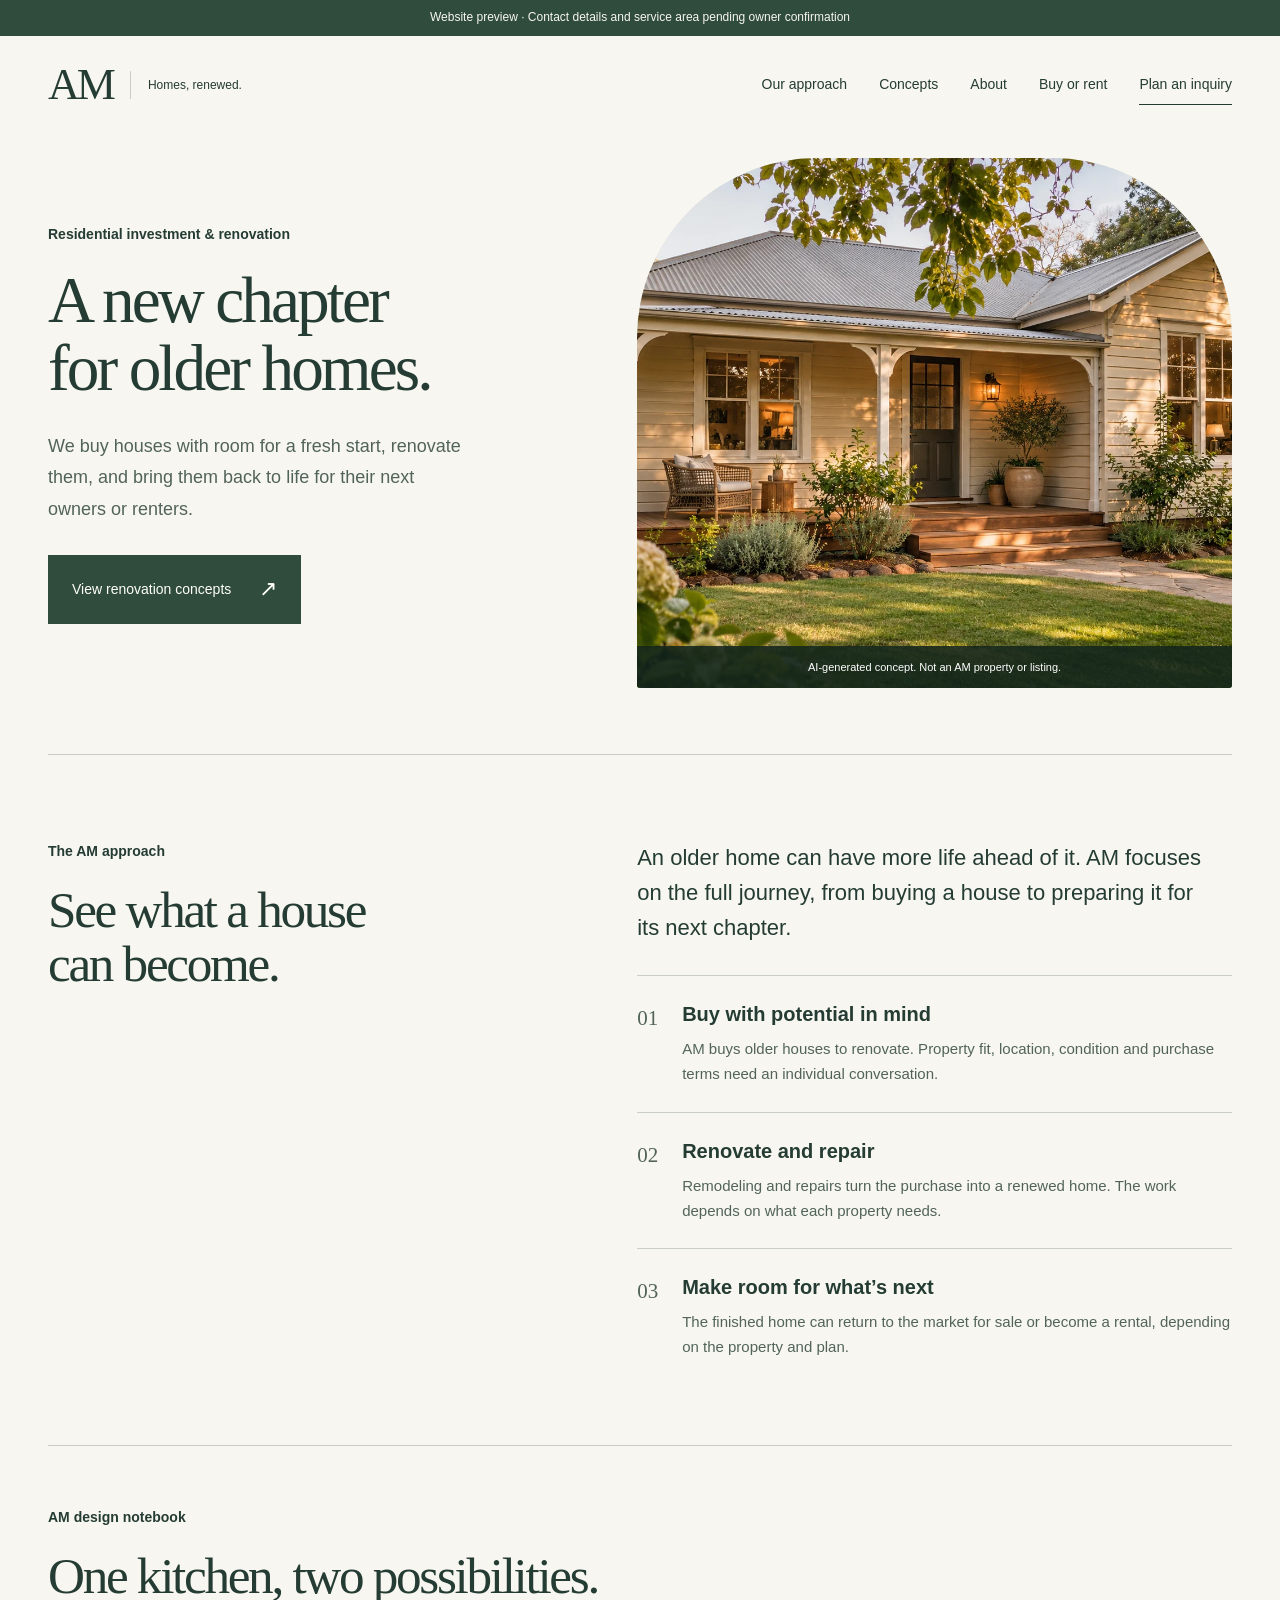
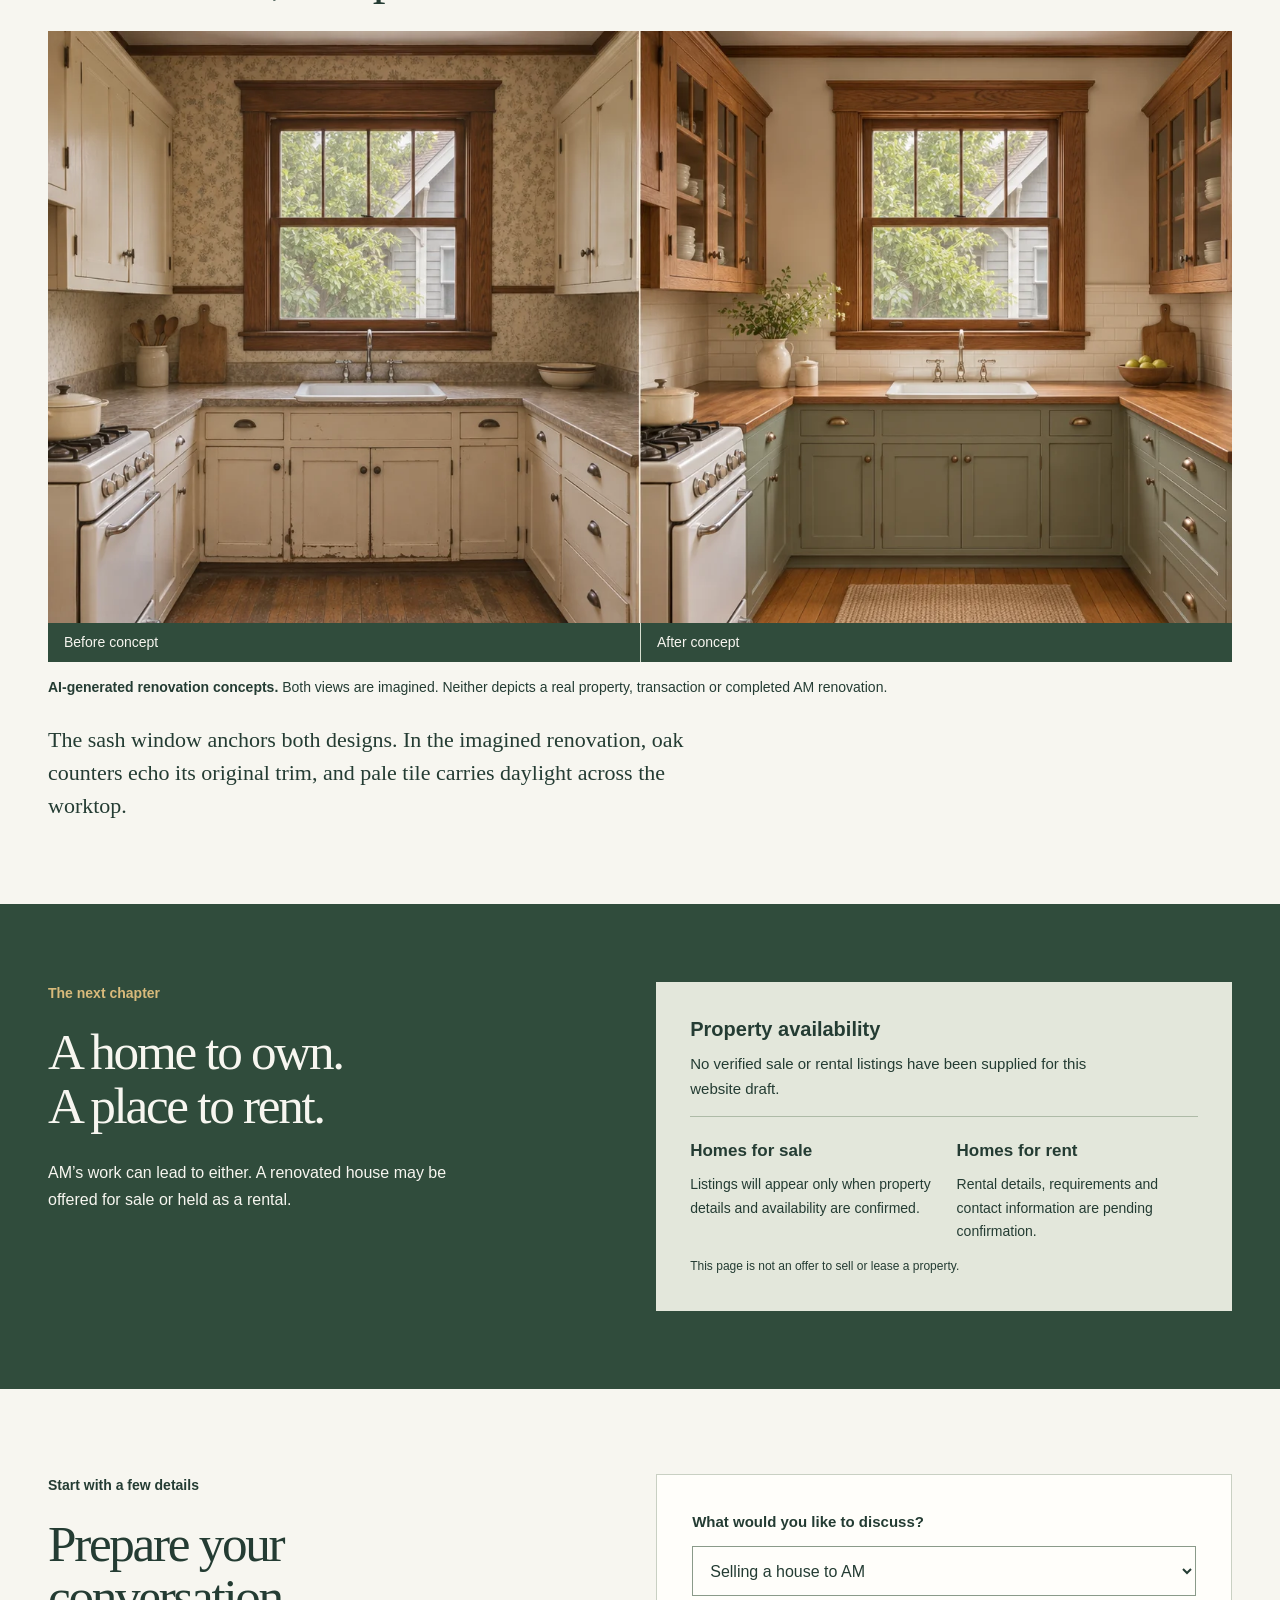
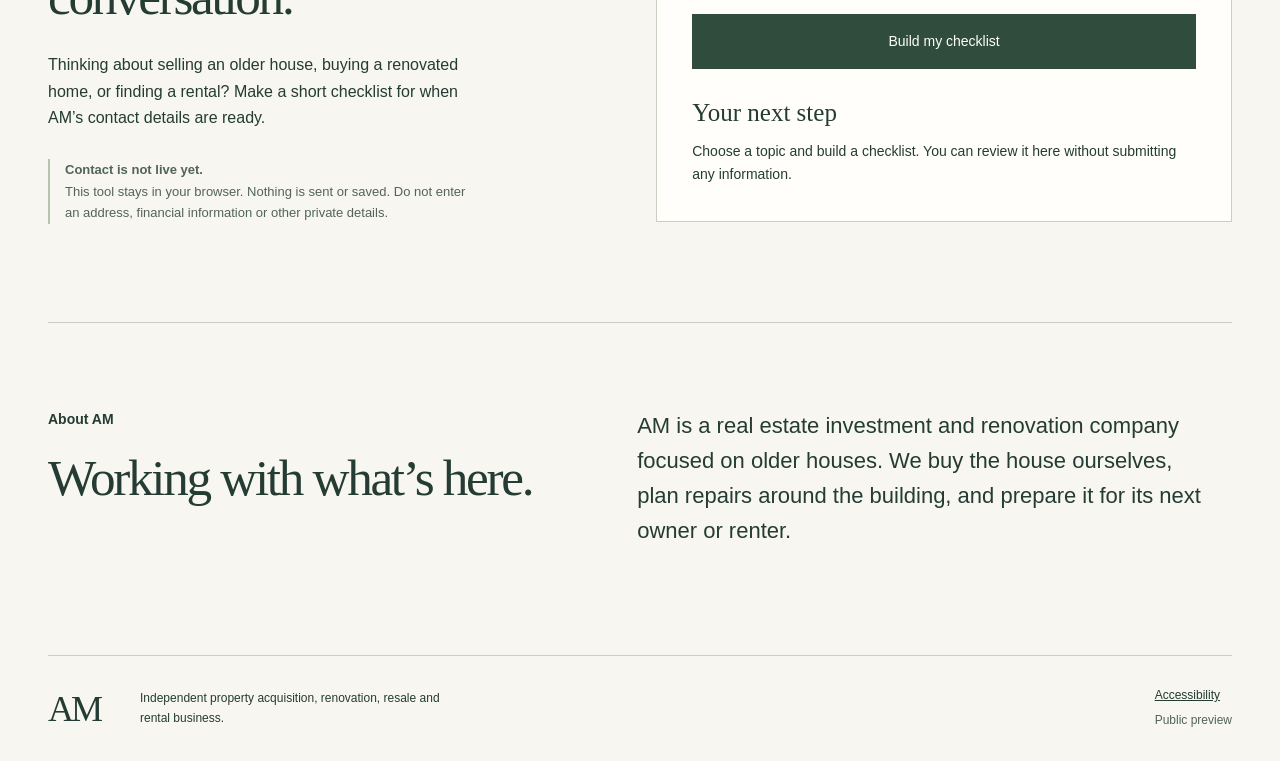
==== index.html @ b6316fa7 "Publish approved AM preview assets" ====
<!doctype html>
<html lang="en"><head><meta charset="utf-8"><meta name="viewport" content="width=device-width,initial-scale=1"><meta name="robots" content="noindex,nofollow"><meta name="description" content="AM buys older houses, renovates them, and brings them back to market for sale or rent. Public website preview."><title>AM | A new chapter for older homes</title><link rel="stylesheet" href="styles.css"><script src="app.js" defer></script></head>
<body><a class="skip" href="#main">Skip to content</a>
<div class="draft">Website preview · Contact details and service area pending owner confirmation</div>
<header class="wrap"><a class="brand" href="./" aria-label="AM home">AM<span>Homes, renewed.</span></a><nav aria-label="Main navigation"><a href="#approach">Our approach</a><a href="#gallery">Concepts</a><a href="#about">About</a><a href="#homes">Buy or rent</a><a class="nav-contact" href="#inquiry">Plan an inquiry</a></nav></header>
<main id="main">
<section class="hero wrap"><div class="hero-copy"><p class="intro">Residential investment &amp; renovation</p><h1>A new chapter<br>for older homes.</h1><p class="lead">We buy houses with room for a fresh start, renovate them, and bring them back to life for their next owners or renters.</p><a class="button" href="#gallery">View renovation concepts <span aria-hidden="true">↗</span></a></div><figure class="hero-image"><img src="assets/hero-concept.webp" width="1672" height="941" alt="AI concept of a renovated older home with a covered porch and garden"><figcaption>AI-generated concept. Not an AM property or listing.</figcaption></figure></section>
<section class="approach wrap" id="approach"><div class="section-heading"><p class="intro">The AM approach</p><h2>See what a house<br>can become.</h2></div><div class="approach-content"><p class="large-copy">An older home can have more life ahead of it. AM focuses on the full journey, from buying a house to preparing it for its next chapter.</p><ol class="steps"><li><span class="step-number">01</span><div><h3>Buy with potential in mind</h3><p>AM buys older houses to renovate. Property fit, location, condition and purchase terms need an individual conversation.</p></div></li><li><span class="step-number">02</span><div><h3>Renovate and repair</h3><p>Remodeling and repairs turn the purchase into a renewed home. The work depends on what each property needs.</p></div></li><li><span class="step-number">03</span><div><h3>Make room for what’s next</h3><p>The finished home can return to the market for sale or become a rental, depending on the property and plan.</p></div></li></ol></div></section>
<section class="wrap gallery" id="gallery" aria-labelledby="gallery-title">
  <p class="intro">AM design notebook</p>
  <h2 id="gallery-title">One kitchen, two possibilities.</h2>
  <figure class="kitchen-study">
    <img src="assets/kitchen-study.webp" width="1600" height="800" loading="lazy" alt="Side-by-side AI kitchen concepts. Both retain the sash window and sink. Worn cream cabinets and wallpaper on the left give way to oak, sage paint and ivory tile on the right.">
    <div class="study-labels" aria-hidden="true"><span>Before concept</span><span>After concept</span></div>
    <figcaption><strong>AI-generated renovation concepts.</strong> Both views are imagined. Neither depicts a real property, transaction or completed AM renovation.</figcaption>
  </figure>
  <p class="material-note">The sash window anchors both designs. In the imagined renovation, oak counters echo its original trim, and pale tile carries daylight across the worktop.</p>
</section>
<section class="homes" id="homes"><div class="wrap homes-inner"><div><p class="intro">The next chapter</p><h2>A home to own.<br>A place to rent.</h2><p>AM’s work can lead to either. A renovated house may be offered for sale or held as a rental.</p></div><div class="availability"><h3>Property availability</h3><p>No verified sale or rental listings have been supplied for this website draft.</p><div class="paths"><div><h4>Homes for sale</h4><p>Listings will appear only when property details and availability are confirmed.</p></div><div><h4>Homes for rent</h4><p>Rental details, requirements and contact information are pending confirmation.</p></div></div><p class="small">This page is not an offer to sell or lease a property.</p></div></div></section>
<section class="inquiry wrap" id="inquiry"><div><p class="intro">Start with a few details</p><h2>Prepare your<br>conversation.</h2><p>Thinking about selling an older house, buying a renovated home, or finding a rental? Make a short checklist for when AM’s contact details are ready.</p><p class="notice"><strong>Contact is not live yet.</strong><br>This tool stays in your browser. Nothing is sent or saved. Do not enter an address, financial information or other private details.</p></div><div class="planner"><label for="interest">What would you like to discuss?</label><select id="interest"><option value="sell">Selling a house to AM</option><option value="buy">Buying a renovated home</option><option value="rent">Renting a home</option></select><button class="button" id="prepare" type="button">Build my checklist</button><div id="checklist" class="checklist" role="status" aria-live="polite"><h3>Your next step</h3><p>Choose a topic and build a checklist. You can review it here without submitting any information.</p></div><noscript><p>JavaScript is off. Prepare your general location, preferred timing and questions for AM. Confirm contact details with the owner before sharing personal information.</p></noscript></div></section>
<section class="approach wrap" id="about"><div><p class="intro">About AM</p><h2>Working with what’s here.</h2></div><p class="large-copy">AM is a real estate investment and renovation company focused on older houses. We buy the house ourselves, plan repairs around the building, and prepare it for its next owner or renter.</p></section>
</main><footer class="wrap"><a class="brand" href="./">AM<span>Homes, renewed.</span></a><p>Independent property acquisition, renovation, resale and rental business.</p><div><a href="accessibility/">Accessibility</a><span class="footer-note">Public preview</span></div></footer></body></html>
---- styles.css ----
:root{--paper:#f7f6f0;--ink:#243c33;--green:#304c3c;--sage:#d8dfd0;--gold:#d8ba7b;--muted:#52645a;--line:#c9d0c3;--white:#fffefa}*{box-sizing:border-box}html{scroll-behavior:smooth;scroll-padding-top:24px}body{margin:0;background:var(--paper);color:var(--ink);font-family:Arial,Helvetica,sans-serif;line-height:1.65}a{color:inherit}button,select{font:inherit}a,button,select{-webkit-tap-highlight-color:transparent}:focus-visible{outline:3px solid #946b1d;outline-offset:5px}.skip{position:absolute;left:12px;top:-100px;background:var(--white);padding:12px;z-index:10}.skip:focus{top:8px}.wrap{width:min(1280px,calc(100% - 96px));margin-inline:auto}.draft{padding:8px 20px;text-align:center;font-size:12px;background:var(--green);color:var(--paper)}header{display:flex;align-items:center;justify-content:space-between;padding-block:27px}.brand{display:flex;align-items:center;gap:17px;font-family:Georgia,serif;font-size:44px;letter-spacing:-3px;text-decoration:none;line-height:1}.brand span{font-family:Arial,sans-serif;font-size:12px;letter-spacing:0;border-left:1px solid var(--line);padding:8px 0 8px 17px}nav{display:flex;gap:32px;align-items:center;font-size:14px}nav a{text-decoration:none}nav a:hover{text-decoration:underline;text-underline-offset:5px}.nav-contact{border-bottom:1px solid var(--ink);padding:8px 0}.hero{position:relative;display:grid;grid-template-columns:1fr 1.06fr;min-height:620px;padding-block:24px 65px;gap:28px;align-items:center}.hero-copy{padding:35px 0;z-index:1}.intro{font-size:14px;margin:0 0 20px;font-weight:600}h1,h2,h3,h4,p{margin-top:0}h1,h2{font-family:Georgia,'Times New Roman',serif;font-weight:400;letter-spacing:-.045em;line-height:1.05}h1{font-size:clamp(50px,5.1vw,76px);margin-bottom:28px}h2{font-size:clamp(40px,4vw,58px);margin-bottom:28px}h3{font-size:20px;line-height:1.3;margin-bottom:10px}h4{font-size:17px;margin-bottom:8px}.lead{font-size:18px;max-width:420px;line-height:1.75;color:var(--muted);margin-bottom:30px}.button{display:inline-flex;align-items:center;justify-content:space-between;gap:28px;background:var(--green);color:var(--white);border:1px solid var(--green);padding:15px 23px;text-decoration:none;font-size:14px;cursor:pointer;min-height:50px}.button:hover{background:#1f382a}.button span{font-size:22px}.quiet{font-size:12px;margin:20px 0 0;color:var(--muted)}.hero-image{margin:0;height:530px;position:relative;border-radius:180px 180px 3px 3px;overflow:hidden;background:var(--sage)}.hero-image img{width:100%;height:100%;object-fit:cover;object-position:51% center}.hero-image figcaption{position:absolute;bottom:0;left:0;right:0;padding:12px 16px;background:rgba(20,38,28,.88);color:white;font-size:11px;text-align:center}.approach{border-top:1px solid var(--line);padding-block:85px;display:grid;grid-template-columns:1fr 1.06fr;gap:28px}.large-copy{font-size:22px;line-height:1.6;max-width:580px}.steps{list-style:none;margin:30px 0 0;padding:0}.steps li{display:flex;gap:24px;padding:25px 0;border-top:1px solid var(--line)}.steps li:last-child{padding-bottom:0}.steps p{font-size:15px;color:var(--muted);margin:0}.step-number{font-family:Georgia,serif;font-size:21px;color:var(--muted)}.homes{background:var(--green);color:var(--paper);padding-block:78px}.homes-inner{display:grid;grid-template-columns:1fr 1.06fr;gap:65px}.homes-inner>div>p{max-width:400px}.homes .intro{color:var(--gold)}.availability{background:#e3e7db;color:var(--ink);padding:34px}.availability>p{font-size:15px}.paths{border-top:1px solid #aebba7;padding-top:20px;display:grid;grid-template-columns:1fr 1fr;gap:25px}.paths p{font-size:14px}.small{font-size:12px!important;margin-bottom:0}.inquiry{padding-block:85px;display:grid;grid-template-columns:1fr 1.06fr;gap:65px}.inquiry>div>p{max-width:430px}.notice{font-size:13px;color:var(--muted);padding-left:15px;border-left:2px solid #b6c3af;margin-top:28px}.planner{padding:35px;border:1px solid var(--line);align-self:start;background:var(--white)}label{display:block;font-size:15px;font-weight:bold;margin-bottom:12px}select{width:100%;padding:13px;background:var(--white);color:var(--ink);border:1px solid #8a9a89;border-radius:0;margin-bottom:18px;min-height:50px}.planner .button{width:100%;justify-content:center}.checklist{margin-top:28px;font-size:14px}.checklist h3{font-family:Georgia,serif;font-size:25px;font-weight:400}.checklist p:last-child{margin-bottom:0}.checklist ul{padding-left:20px}.checklist li{margin-bottom:8px}footer{border-top:1px solid var(--line);padding-block:30px;display:flex;align-items:center;gap:40px}footer .brand{font-size:36px}footer .brand span{display:none}footer p{font-size:12px;max-width:330px;margin:0}footer>div{margin-left:auto;font-size:12px}.footer-note{display:block;color:var(--muted);margin-top:5px}.statement{max-width:760px;padding-block:50px 100px}.statement h1{font-size:56px}.statement h2{font-size:30px;letter-spacing:-.02em;margin-top:35px}@media(max-width:900px){.wrap{width:calc(100% - 48px)}nav{gap:20px}.brand span{display:none}.hero{gap:20px;min-height:540px}.hero-image{height:460px}h1{font-size:56px}.approach,.homes-inner,.inquiry{gap:35px}.paths{grid-template-columns:1fr;gap:8px}}@media(max-width:640px){.wrap{width:calc(100% - 36px)}.draft{font-size:10px;padding:7px 16px}header{padding-block:20px}.brand{font-size:38px}nav{gap:16px;font-size:12px}nav a:first-child{display:none}.hero{grid-template-columns:1fr;padding-top:0;padding-bottom:45px;gap:0}.hero-copy{padding:25px 0 30px}h1{font-size:54px}.intro{margin-bottom:16px}.lead{font-size:16px;max-width:100%;margin-bottom:24px}.hero-image{height:340px;border-radius:130px 130px 3px 3px}.hero-image img{object-position:center}.hero-image figcaption{font-size:10px}.quiet{margin-top:15px}.approach,.homes-inner,.inquiry{grid-template-columns:1fr;gap:15px}.approach,.inquiry{padding-block:50px}.large-copy{font-size:19px}.steps{margin-top:22px}h2{font-size:43px}.homes{padding-block:50px}.availability{padding:25px}.paths{grid-template-columns:1fr 1fr;gap:18px}.planner{padding:24px}footer{gap:20px;flex-wrap:wrap}footer p{max-width:230px}footer>div{margin-left:0;width:100%}.statement h1{font-size:43px}}@media(prefers-reduced-motion:reduce){html{scroll-behavior:auto}}
.gallery{padding-block:60px;border-top:1px solid var(--line)}.gallery>p{max-width:640px}.studies{display:grid;grid-template-columns:1fr 1fr;gap:32px}.studies figure{margin:18px 0}.studies svg{display:block;width:100%;background-color:#e9ede1;background-image:linear-gradient(#cfd9ca 1px,transparent 1px),linear-gradient(90deg,#cfd9ca 1px,transparent 1px);background-size:20px 20px;fill:none;stroke:#365542;stroke-width:2.5}.studies figcaption{padding:18px 0}.studies small{display:block;color:var(--muted);margin-bottom:8px}.studies p{max-width:46ch}@media(max-width:640px){header{align-items:flex-start;gap:16px}nav{justify-content:flex-end;flex-wrap:wrap;gap:2px 14px}nav a,nav .nav-contact{padding:5px 0}nav a:first-child{display:block}.studies{grid-template-columns:1fr;gap:0}}

.kitchen-study { margin: 28px 0 0; }
.kitchen-study img { display: block; width: 100%; height: auto; }
.study-labels { display: grid; grid-template-columns: repeat(2, 1fr); background: var(--green); color: var(--paper); }
.study-labels span { padding: 8px 16px; font-size: 14px; }
.study-labels span + span { border-left: 1px solid var(--sage); }
.kitchen-study figcaption { margin-top: 14px; font-size: 14px; }
.material-note { font: 22px/1.5 Georgia, serif; margin-top: 24px; }
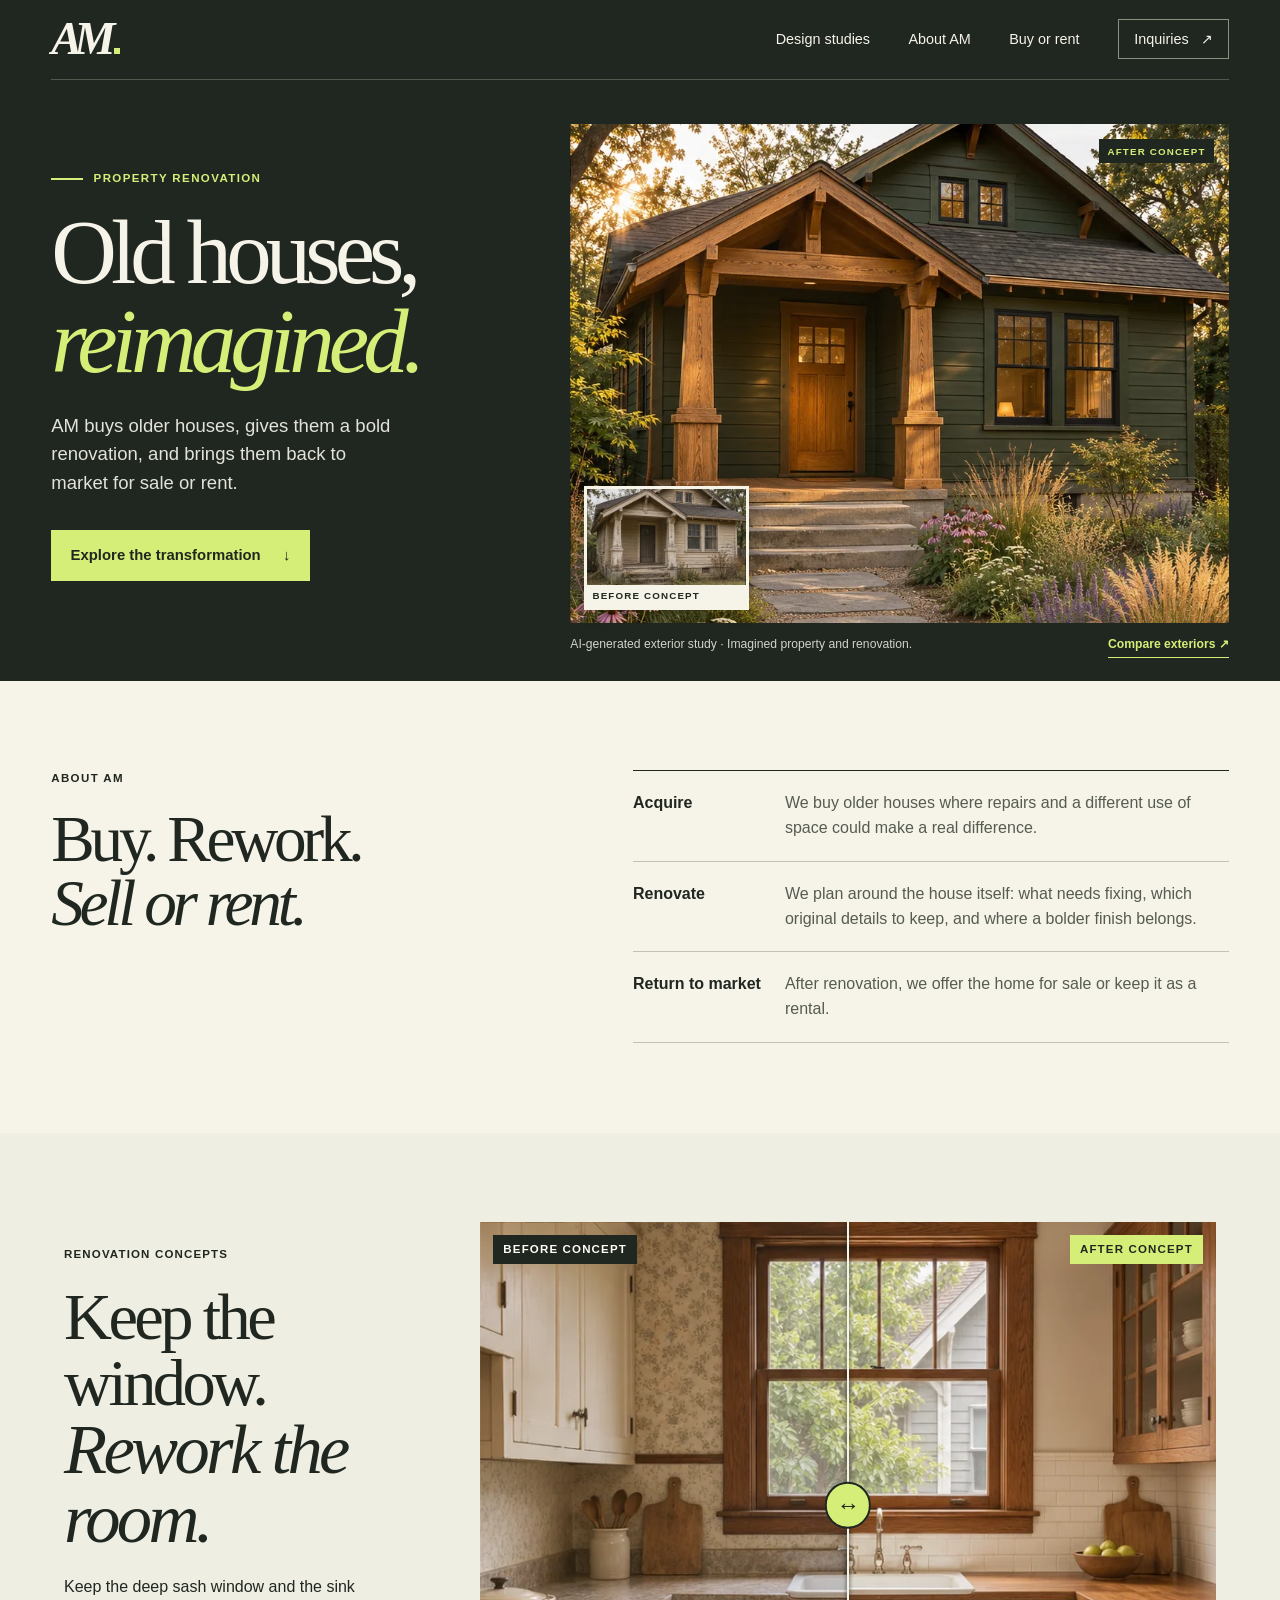
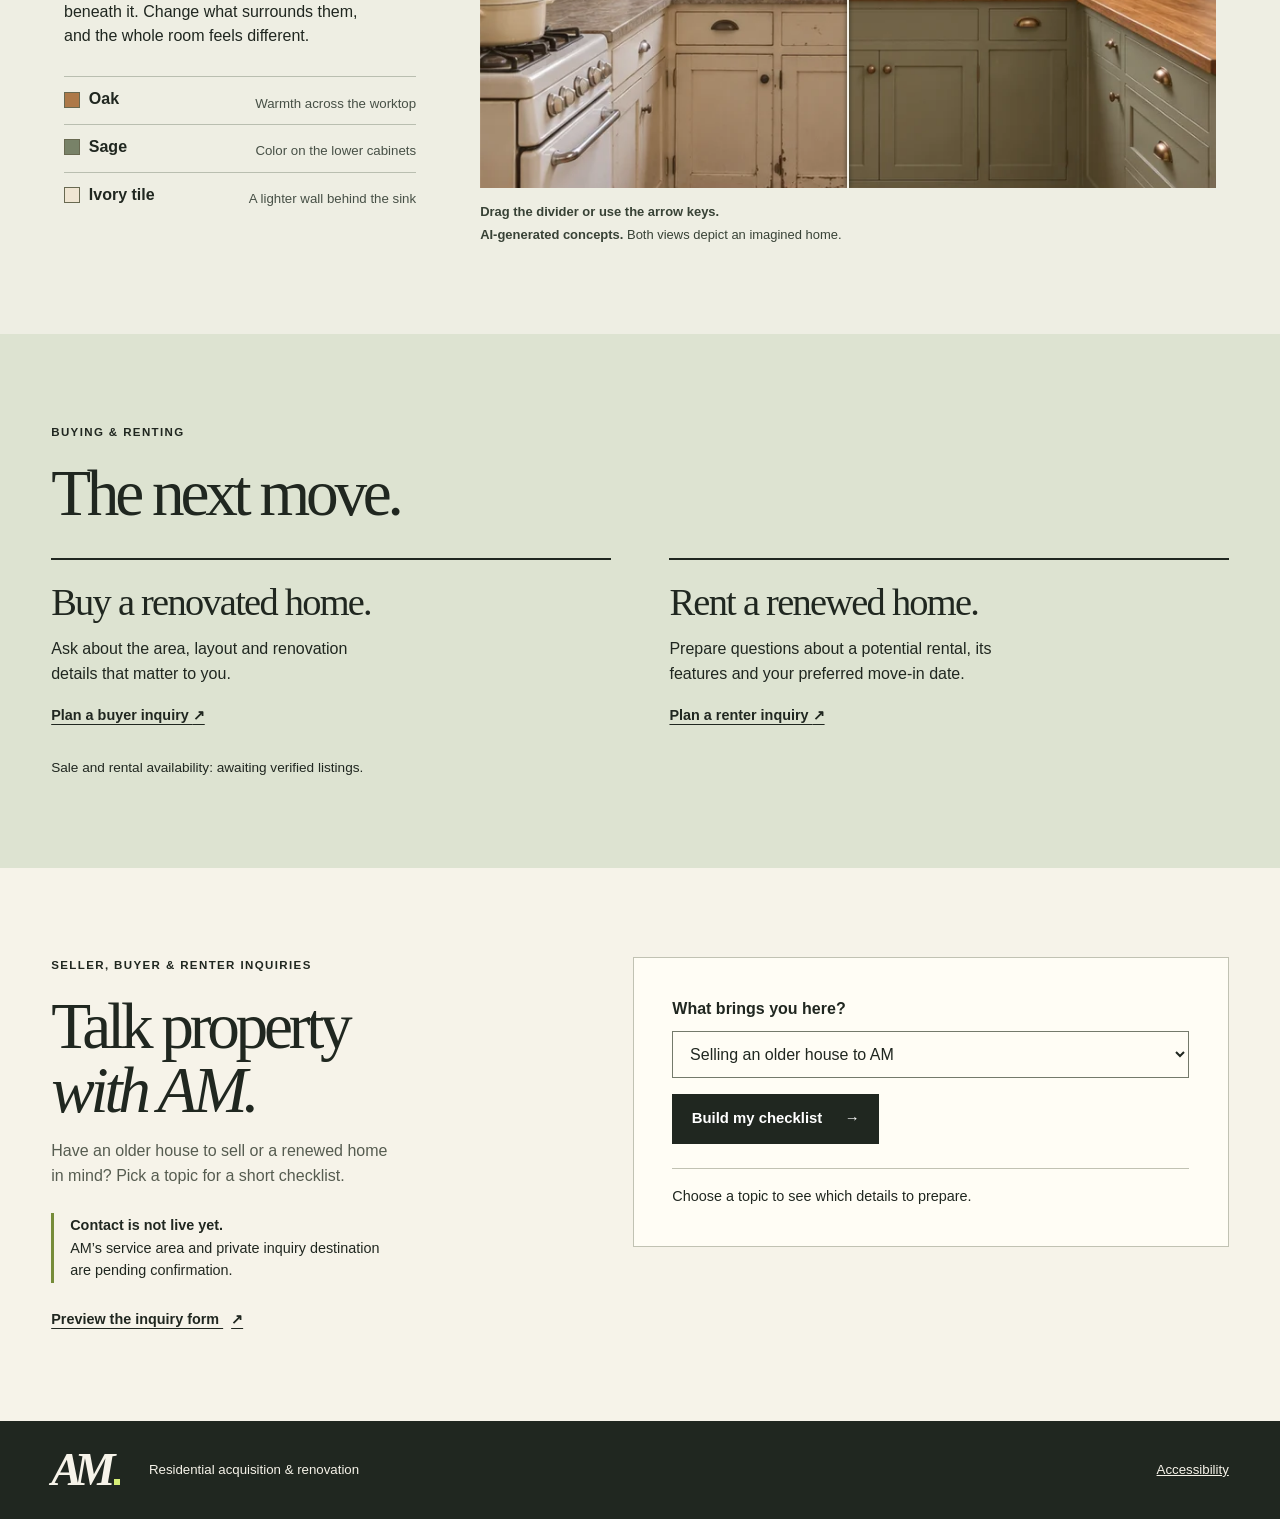
==== commit 9aa56a8a: "Publish AM renovation redesign and inquiry preview" ====
--- a/index.html
+++ b/index.html
@@ -1,22 +1,142 @@
 <!doctype html>
-<html lang="en"><head><meta charset="utf-8"><meta name="viewport" content="width=device-width,initial-scale=1"><meta name="robots" content="noindex,nofollow"><meta name="description" content="AM buys older houses, renovates them, and brings them back to market for sale or rent. Public website preview."><title>AM | A new chapter for older homes</title><link rel="stylesheet" href="styles.css"><script src="app.js" defer></script></head>
-<body><a class="skip" href="#main">Skip to content</a>
-<div class="draft">Website preview · Contact details and service area pending owner confirmation</div>
-<header class="wrap"><a class="brand" href="./" aria-label="AM home">AM<span>Homes, renewed.</span></a><nav aria-label="Main navigation"><a href="#approach">Our approach</a><a href="#gallery">Concepts</a><a href="#about">About</a><a href="#homes">Buy or rent</a><a class="nav-contact" href="#inquiry">Plan an inquiry</a></nav></header>
-<main id="main">
-<section class="hero wrap"><div class="hero-copy"><p class="intro">Residential investment &amp; renovation</p><h1>A new chapter<br>for older homes.</h1><p class="lead">We buy houses with room for a fresh start, renovate them, and bring them back to life for their next owners or renters.</p><a class="button" href="#gallery">View renovation concepts <span aria-hidden="true">↗</span></a></div><figure class="hero-image"><img src="assets/hero-concept.webp" width="1672" height="941" alt="AI concept of a renovated older home with a covered porch and garden"><figcaption>AI-generated concept. Not an AM property or listing.</figcaption></figure></section>
-<section class="approach wrap" id="approach"><div class="section-heading"><p class="intro">The AM approach</p><h2>See what a house<br>can become.</h2></div><div class="approach-content"><p class="large-copy">An older home can have more life ahead of it. AM focuses on the full journey, from buying a house to preparing it for its next chapter.</p><ol class="steps"><li><span class="step-number">01</span><div><h3>Buy with potential in mind</h3><p>AM buys older houses to renovate. Property fit, location, condition and purchase terms need an individual conversation.</p></div></li><li><span class="step-number">02</span><div><h3>Renovate and repair</h3><p>Remodeling and repairs turn the purchase into a renewed home. The work depends on what each property needs.</p></div></li><li><span class="step-number">03</span><div><h3>Make room for what’s next</h3><p>The finished home can return to the market for sale or become a rental, depending on the property and plan.</p></div></li></ol></div></section>
-<section class="wrap gallery" id="gallery" aria-labelledby="gallery-title">
-  <p class="intro">AM design notebook</p>
-  <h2 id="gallery-title">One kitchen, two possibilities.</h2>
-  <figure class="kitchen-study">
-    <img src="assets/kitchen-study.webp" width="1600" height="800" loading="lazy" alt="Side-by-side AI kitchen concepts. Both retain the sash window and sink. Worn cream cabinets and wallpaper on the left give way to oak, sage paint and ivory tile on the right.">
-    <div class="study-labels" aria-hidden="true"><span>Before concept</span><span>After concept</span></div>
-    <figcaption><strong>AI-generated renovation concepts.</strong> Both views are imagined. Neither depicts a real property, transaction or completed AM renovation.</figcaption>
-  </figure>
-  <p class="material-note">The sash window anchors both designs. In the imagined renovation, oak counters echo its original trim, and pale tile carries daylight across the worktop.</p>
+<html lang="en">
+<head>
+  <meta charset="utf-8">
+  <meta name="viewport" content="width=device-width, initial-scale=1">
+  <meta name="robots" content="noindex,nofollow">
+  <meta name="description" content="AM buys older houses, renovates them and brings them back to market for sale or rent. Explore illustrated renovation concepts.">
+  <title>AM | Older houses, reimagined</title>
+  <link rel="stylesheet" href="styles.css">
+  <link rel="stylesheet" href="gallery.css">
+  <script src="app.js" defer></script>
+  <script src="gallery.js" defer></script>
+</head>
+<body>
+  <a class="skip" href="#main">Skip to content</a>
+  <header class="masthead">
+    <div class="wrap masthead-inner">
+      <a class="brand" href="./" aria-label="AM home">AM<span class="brand-dot" aria-hidden="true"></span></a>
+      <nav aria-label="Main navigation">
+        <a href="#gallery">Design studies</a>
+        <a href="#about">About AM</a>
+        <a href="#homes">Buy or rent</a>
+        <a class="nav-action" href="#inquiry">Inquiries <span aria-hidden="true">↗</span></a>
+      </nav>
+    </div>
+  </header>
+  <main id="main">
+    <section class="hero" aria-labelledby="hero-title">
+      <div class="wrap hero-layout">
+        <div class="hero-copy">
+          <p class="eyebrow"><span class="keyline" aria-hidden="true"></span> Property renovation</p>
+          <h1 id="hero-title">Old houses,<br><em>reimagined.</em></h1>
+          <p class="hero-lead">AM buys older houses, gives them a bold renovation, and brings them back to market for sale or rent.</p>
+          <a class="button button-lime" href="#gallery">Explore the transformation <span aria-hidden="true">↓</span></a>
+        </div>
+        <figure class="hero-study">
+          <div class="hero-art">
+            <img class="after-img" src="assets/exterior-after.webp" alt="AI concept of a restored bungalow with a deep green exterior and a renewed porch." width="887" height="887" fetchpriority="high">
+            <span class="photo-tab after-tab">After concept</span>
+            <div class="before-frame">
+              <img src="assets/exterior-before.webp" alt="AI concept of the same bungalow before renovation, with weathered siding." width="384" height="384">
+              <span class="photo-tab">Before concept</span>
+            </div>
+          </div>
+          <figcaption>AI-generated exterior study · Imagined property and renovation.
+            <button class="expand-study" id="open-exterior" type="button" aria-haspopup="dialog" hidden>Compare exteriors <span aria-hidden="true">↗</span></button>
+          </figcaption>
+        </figure>
+      </div>
+    </section>
+    <dialog class="exterior-dialog" id="exterior-dialog" aria-labelledby="exterior-title">
+      <div class="dialog-heading">
+        <h2 id="exterior-title">Exterior comparison</h2>
+        <form method="dialog"><button class="dialog-close" autofocus>Close</button></form>
+      </div>
+      <figure>
+        <img src="assets/exterior-study.webp" loading="lazy" width="1500" height="750" alt="Side-by-side bungalow concepts, from peeling cream clapboards to forest-green siding, oak porch posts and a stone path.">
+        <div class="exterior-labels"><span>Before concept</span><span>After concept</span></div>
+        <figcaption>AI-generated concepts. Both views depict an imagined property and renovation.</figcaption>
+      </figure>
+    </dialog>
+    <section class="process wrap" id="about" aria-labelledby="process-title">
+      <div class="process-heading">
+        <p class="eyebrow">About AM</p>
+        <h2 id="process-title">Buy. Rework.<br><em>Sell or rent.</em></h2>
+      </div>
+      <dl class="process-list">
+        <div><dt>Acquire</dt><dd>We buy older houses where repairs and a different use of space could make a real difference.</dd></div>
+        <div><dt>Renovate</dt><dd>We plan around the house itself: what needs fixing, which original details to keep, and where a bolder finish belongs.</dd></div>
+        <div><dt>Return to market</dt><dd>After renovation, we offer the home for sale or keep it as a rental.</dd></div>
+      </dl>
+    </section>
+<section class="renovation-study" id="gallery" aria-labelledby="gallery-title">
+  <div class="study-layout">
+    <div class="study-copy">
+      <p class="study-kicker">Renovation concepts</p>
+      <h2 id="gallery-title">Keep the window.<br><em>Rework the room.</em></h2>
+      <p class="study-intro">Keep the deep sash window and the sink beneath it. Change what surrounds them, and the whole room feels different.</p>
+      <dl class="study-palette">
+        <div><dt><i class="swatch swatch-oak" aria-hidden="true"></i>Oak</dt><dd>Warmth across the worktop</dd></div>
+        <div><dt><i class="swatch swatch-sage" aria-hidden="true"></i>Sage</dt><dd>Color on the lower cabinets</dd></div>
+        <div><dt><i class="swatch swatch-ivory" aria-hidden="true"></i>Ivory tile</dt><dd>A lighter wall behind the sink</dd></div>
+      </dl>
+    </div>
+    <figure class="kitchen-study">
+      <div class="study-view">
+        <div class="study-scene study-original">
+          <img src="assets/kitchen-study.webp" loading="lazy" decoding="async" width="1600" height="800" alt="Before concept: chipped cream cabinets, worn laminate and floral wallpaper around the sink.">
+          <span class="study-label">Before concept</span>
+        </div>
+        <div class="study-scene study-renewed">
+          <img src="assets/kitchen-study.webp" loading="lazy" decoding="async" width="1600" height="800" alt="After concept: the same sash window framed by oak cabinets, ivory tile and sage-painted drawers.">
+          <span class="study-label">After concept</span>
+        </div>
+        <div class="study-divider" aria-hidden="true" hidden><span>↔</span></div>
+        <input type="range" id="kitchen-reveal" min="0" max="100" step="1" value="50" aria-label="Compare before and after kitchen concepts" aria-describedby="kitchen-guide" hidden>
+      </div>
+      <figcaption>
+        <span id="kitchen-guide" hidden>Drag the divider or use the arrow keys.</span>
+        <span><strong>AI-generated concepts.</strong> Both views depict an imagined home.</span>
+      </figcaption>
+    </figure>
+  </div>
 </section>
-<section class="homes" id="homes"><div class="wrap homes-inner"><div><p class="intro">The next chapter</p><h2>A home to own.<br>A place to rent.</h2><p>AM’s work can lead to either. A renovated house may be offered for sale or held as a rental.</p></div><div class="availability"><h3>Property availability</h3><p>No verified sale or rental listings have been supplied for this website draft.</p><div class="paths"><div><h4>Homes for sale</h4><p>Listings will appear only when property details and availability are confirmed.</p></div><div><h4>Homes for rent</h4><p>Rental details, requirements and contact information are pending confirmation.</p></div></div><p class="small">This page is not an offer to sell or lease a property.</p></div></div></section>
-<section class="inquiry wrap" id="inquiry"><div><p class="intro">Start with a few details</p><h2>Prepare your<br>conversation.</h2><p>Thinking about selling an older house, buying a renovated home, or finding a rental? Make a short checklist for when AM’s contact details are ready.</p><p class="notice"><strong>Contact is not live yet.</strong><br>This tool stays in your browser. Nothing is sent or saved. Do not enter an address, financial information or other private details.</p></div><div class="planner"><label for="interest">What would you like to discuss?</label><select id="interest"><option value="sell">Selling a house to AM</option><option value="buy">Buying a renovated home</option><option value="rent">Renting a home</option></select><button class="button" id="prepare" type="button">Build my checklist</button><div id="checklist" class="checklist" role="status" aria-live="polite"><h3>Your next step</h3><p>Choose a topic and build a checklist. You can review it here without submitting any information.</p></div><noscript><p>JavaScript is off. Prepare your general location, preferred timing and questions for AM. Confirm contact details with the owner before sharing personal information.</p></noscript></div></section>
-<section class="approach wrap" id="about"><div><p class="intro">About AM</p><h2>Working with what’s here.</h2></div><p class="large-copy">AM is a real estate investment and renovation company focused on older houses. We buy the house ourselves, plan repairs around the building, and prepare it for its next owner or renter.</p></section>
-</main><footer class="wrap"><a class="brand" href="./">AM<span>Homes, renewed.</span></a><p>Independent property acquisition, renovation, resale and rental business.</p><div><a href="accessibility/">Accessibility</a><span class="footer-note">Public preview</span></div></footer></body></html>
+    <section class="paths-section" id="homes" aria-labelledby="homes-title">
+      <div class="wrap">
+        <p class="eyebrow">Buying &amp; renting</p>
+        <h2 id="homes-title">The next move.</h2>
+        <div class="paths">
+          <article><h3>Buy a renovated home.</h3><p>Ask about the area, layout and renovation details that matter to you.</p><a href="#inquiry" data-topic="buy">Plan a buyer inquiry <span aria-hidden="true">↗</span></a></article>
+          <article><h3>Rent a renewed home.</h3><p>Prepare questions about a potential rental, its features and your preferred move-in date.</p><a href="#inquiry" data-topic="rent">Plan a renter inquiry <span aria-hidden="true">↗</span></a></article>
+        </div>
+        <p class="availability-note">Sale and rental availability: awaiting verified listings.</p>
+      </div>
+    </section>
+    <section class="inquiry wrap" id="inquiry" aria-labelledby="inquiry-title">
+      <div><p class="eyebrow">Seller, buyer &amp; renter inquiries</p>
+        <h2 id="inquiry-title">Talk property<br><em>with AM.</em></h2>
+        <p class="measure">Have an older house to sell or a renewed home in mind? Pick a topic for a short checklist.</p>
+        <p class="notice"><strong>Contact is not live yet.</strong><br>AM’s service area and private inquiry destination are pending confirmation.</p>
+        <a class="text-link" href="inquiry/">Preview the inquiry form <span aria-hidden="true">↗</span></a>
+      </div>
+      <div class="planner">
+        <label for="interest">What brings you here?</label>
+        <select id="interest">
+          <option value="sell">Selling an older house to AM</option>
+          <option value="buy">Buying a renovated home</option>
+          <option value="rent">Renting a home</option>
+        </select>
+        <button class="button" id="prepare" type="button">Build my checklist <span aria-hidden="true">→</span></button>
+        <div id="checklist" aria-live="polite" role="status"><p>Choose a topic to see which details to prepare.</p></div>
+        <noscript><p>JavaScript is off. Prepare your general area, timing and questions about the house.</p></noscript>
+      </div>
+    </section>
+  </main>
+  <footer><div class="wrap footer-inner">
+    <a class="brand" href="./" aria-label="AM home">AM<span class="brand-dot" aria-hidden="true"></span></a>
+    <span>Residential acquisition &amp; renovation</span>
+    <a href="accessibility/">Accessibility</a>
+  </div></footer>
+</body>
+</html>
--- a/styles.css
+++ b/styles.css
@@ -1,10 +1,119 @@
-:root{--paper:#f7f6f0;--ink:#243c33;--green:#304c3c;--sage:#d8dfd0;--gold:#d8ba7b;--muted:#52645a;--line:#c9d0c3;--white:#fffefa}*{box-sizing:border-box}html{scroll-behavior:smooth;scroll-padding-top:24px}body{margin:0;background:var(--paper);color:var(--ink);font-family:Arial,Helvetica,sans-serif;line-height:1.65}a{color:inherit}button,select{font:inherit}a,button,select{-webkit-tap-highlight-color:transparent}:focus-visible{outline:3px solid #946b1d;outline-offset:5px}.skip{position:absolute;left:12px;top:-100px;background:var(--white);padding:12px;z-index:10}.skip:focus{top:8px}.wrap{width:min(1280px,calc(100% - 96px));margin-inline:auto}.draft{padding:8px 20px;text-align:center;font-size:12px;background:var(--green);color:var(--paper)}header{display:flex;align-items:center;justify-content:space-between;padding-block:27px}.brand{display:flex;align-items:center;gap:17px;font-family:Georgia,serif;font-size:44px;letter-spacing:-3px;text-decoration:none;line-height:1}.brand span{font-family:Arial,sans-serif;font-size:12px;letter-spacing:0;border-left:1px solid var(--line);padding:8px 0 8px 17px}nav{display:flex;gap:32px;align-items:center;font-size:14px}nav a{text-decoration:none}nav a:hover{text-decoration:underline;text-underline-offset:5px}.nav-contact{border-bottom:1px solid var(--ink);padding:8px 0}.hero{position:relative;display:grid;grid-template-columns:1fr 1.06fr;min-height:620px;padding-block:24px 65px;gap:28px;align-items:center}.hero-copy{padding:35px 0;z-index:1}.intro{font-size:14px;margin:0 0 20px;font-weight:600}h1,h2,h3,h4,p{margin-top:0}h1,h2{font-family:Georgia,'Times New Roman',serif;font-weight:400;letter-spacing:-.045em;line-height:1.05}h1{font-size:clamp(50px,5.1vw,76px);margin-bottom:28px}h2{font-size:clamp(40px,4vw,58px);margin-bottom:28px}h3{font-size:20px;line-height:1.3;margin-bottom:10px}h4{font-size:17px;margin-bottom:8px}.lead{font-size:18px;max-width:420px;line-height:1.75;color:var(--muted);margin-bottom:30px}.button{display:inline-flex;align-items:center;justify-content:space-between;gap:28px;background:var(--green);color:var(--white);border:1px solid var(--green);padding:15px 23px;text-decoration:none;font-size:14px;cursor:pointer;min-height:50px}.button:hover{background:#1f382a}.button span{font-size:22px}.quiet{font-size:12px;margin:20px 0 0;color:var(--muted)}.hero-image{margin:0;height:530px;position:relative;border-radius:180px 180px 3px 3px;overflow:hidden;background:var(--sage)}.hero-image img{width:100%;height:100%;object-fit:cover;object-position:51% center}.hero-image figcaption{position:absolute;bottom:0;left:0;right:0;padding:12px 16px;background:rgba(20,38,28,.88);color:white;font-size:11px;text-align:center}.approach{border-top:1px solid var(--line);padding-block:85px;display:grid;grid-template-columns:1fr 1.06fr;gap:28px}.large-copy{font-size:22px;line-height:1.6;max-width:580px}.steps{list-style:none;margin:30px 0 0;padding:0}.steps li{display:flex;gap:24px;padding:25px 0;border-top:1px solid var(--line)}.steps li:last-child{padding-bottom:0}.steps p{font-size:15px;color:var(--muted);margin:0}.step-number{font-family:Georgia,serif;font-size:21px;color:var(--muted)}.homes{background:var(--green);color:var(--paper);padding-block:78px}.homes-inner{display:grid;grid-template-columns:1fr 1.06fr;gap:65px}.homes-inner>div>p{max-width:400px}.homes .intro{color:var(--gold)}.availability{background:#e3e7db;color:var(--ink);padding:34px}.availability>p{font-size:15px}.paths{border-top:1px solid #aebba7;padding-top:20px;display:grid;grid-template-columns:1fr 1fr;gap:25px}.paths p{font-size:14px}.small{font-size:12px!important;margin-bottom:0}.inquiry{padding-block:85px;display:grid;grid-template-columns:1fr 1.06fr;gap:65px}.inquiry>div>p{max-width:430px}.notice{font-size:13px;color:var(--muted);padding-left:15px;border-left:2px solid #b6c3af;margin-top:28px}.planner{padding:35px;border:1px solid var(--line);align-self:start;background:var(--white)}label{display:block;font-size:15px;font-weight:bold;margin-bottom:12px}select{width:100%;padding:13px;background:var(--white);color:var(--ink);border:1px solid #8a9a89;border-radius:0;margin-bottom:18px;min-height:50px}.planner .button{width:100%;justify-content:center}.checklist{margin-top:28px;font-size:14px}.checklist h3{font-family:Georgia,serif;font-size:25px;font-weight:400}.checklist p:last-child{margin-bottom:0}.checklist ul{padding-left:20px}.checklist li{margin-bottom:8px}footer{border-top:1px solid var(--line);padding-block:30px;display:flex;align-items:center;gap:40px}footer .brand{font-size:36px}footer .brand span{display:none}footer p{font-size:12px;max-width:330px;margin:0}footer>div{margin-left:auto;font-size:12px}.footer-note{display:block;color:var(--muted);margin-top:5px}.statement{max-width:760px;padding-block:50px 100px}.statement h1{font-size:56px}.statement h2{font-size:30px;letter-spacing:-.02em;margin-top:35px}@media(max-width:900px){.wrap{width:calc(100% - 48px)}nav{gap:20px}.brand span{display:none}.hero{gap:20px;min-height:540px}.hero-image{height:460px}h1{font-size:56px}.approach,.homes-inner,.inquiry{gap:35px}.paths{grid-template-columns:1fr;gap:8px}}@media(max-width:640px){.wrap{width:calc(100% - 36px)}.draft{font-size:10px;padding:7px 16px}header{padding-block:20px}.brand{font-size:38px}nav{gap:16px;font-size:12px}nav a:first-child{display:none}.hero{grid-template-columns:1fr;padding-top:0;padding-bottom:45px;gap:0}.hero-copy{padding:25px 0 30px}h1{font-size:54px}.intro{margin-bottom:16px}.lead{font-size:16px;max-width:100%;margin-bottom:24px}.hero-image{height:340px;border-radius:130px 130px 3px 3px}.hero-image img{object-position:center}.hero-image figcaption{font-size:10px}.quiet{margin-top:15px}.approach,.homes-inner,.inquiry{grid-template-columns:1fr;gap:15px}.approach,.inquiry{padding-block:50px}.large-copy{font-size:19px}.steps{margin-top:22px}h2{font-size:43px}.homes{padding-block:50px}.availability{padding:25px}.paths{grid-template-columns:1fr 1fr;gap:18px}.planner{padding:24px}footer{gap:20px;flex-wrap:wrap}footer p{max-width:230px}footer>div{margin-left:0;width:100%}.statement h1{font-size:43px}}@media(prefers-reduced-motion:reduce){html{scroll-behavior:auto}}
-.gallery{padding-block:60px;border-top:1px solid var(--line)}.gallery>p{max-width:640px}.studies{display:grid;grid-template-columns:1fr 1fr;gap:32px}.studies figure{margin:18px 0}.studies svg{display:block;width:100%;background-color:#e9ede1;background-image:linear-gradient(#cfd9ca 1px,transparent 1px),linear-gradient(90deg,#cfd9ca 1px,transparent 1px);background-size:20px 20px;fill:none;stroke:#365542;stroke-width:2.5}.studies figcaption{padding:18px 0}.studies small{display:block;color:var(--muted);margin-bottom:8px}.studies p{max-width:46ch}@media(max-width:640px){header{align-items:flex-start;gap:16px}nav{justify-content:flex-end;flex-wrap:wrap;gap:2px 14px}nav a,nav .nav-contact{padding:5px 0}nav a:first-child{display:block}.studies{grid-template-columns:1fr;gap:0}}
+:root {
+  color-scheme: light;
+  --ink: #202720;
+  --paper: #f6f3e9;
+  --lime: #d5ee77;
+  --faded: #565c50;
+  --rule: #c1c2b3;
+  --white: #fffdf5;
+  --serif: Georgia, "Times New Roman", serif;
+}
+* { box-sizing: border-box; }
+html { scroll-padding-top: 20px; }
+body { margin: 0; background: var(--paper); color: var(--ink); font: 1rem/1.55 Arial, Helvetica, sans-serif; }
+a { color: inherit; }
+button, input, select, textarea { font: inherit; }
+img { display: block; max-width: 100%; }
+p, h1, h2, h3, figure, dl, dd { margin: 0; }
+h1, h2 { font-family: var(--serif); font-weight: 400; letter-spacing: -.065em; line-height: .98; }
+h2 { font-size: clamp(2.85rem, 5.1vw, 5.2rem); }
+h2 em { font-weight: 400; }
+:focus-visible { outline: 3px solid #c25c23; outline-offset: 4px; }
+.skip { position: absolute; top: -8rem; left: 1rem; z-index: 10; padding: .75rem; background: white; color: var(--ink); }
+.skip:focus { top: .5rem; }
+.wrap { width: min(1360px, 92%); margin-inline: auto; }
+.masthead, .hero, footer { background: var(--ink); color: var(--paper); }
+.masthead-inner, .footer-inner { display: flex; align-items: center; justify-content: space-between; gap: 1.25rem; }
+.masthead-inner { padding-block: 1.15rem; border-bottom: 1px solid #52594c; }
+.brand { display: inline-flex; align-items: baseline; flex: none; text-decoration: none; font: italic 900 2.9rem/.9 var(--serif); letter-spacing: -.17em; padding-right: .2em; }
+.brand-dot { background: var(--lime); width: .13em; height: .13em; margin-left: .13em; }
+nav { display: flex; align-items: center; gap: clamp(1rem, 3vw, 3.5rem); }
+nav a { font-size: .9rem; text-decoration: none; padding-block: .45rem; }
+nav a:hover, .text-link:hover, .paths a:hover { text-decoration: underline; text-underline-offset: 4px; }
+nav .nav-action { border: 1px solid #899180; padding: .5rem .95rem; }
+.nav-action span, .text-link span { margin-left: .5rem; }
+.hero { padding: clamp(1.5rem, 3.5vw, 3.6rem) 0 1.4rem; }
+.hero-layout { display: grid; grid-template-columns: .85fr 1.15fr; gap: 2.75%; align-items: center; }
+.hero-copy { padding-bottom: 2rem; }
+.eyebrow, .photo-tab { font-size: .72rem; font-weight: 700; letter-spacing: .12em; text-transform: uppercase; }
+.eyebrow { display: flex; align-items: center; gap: .65rem; margin-bottom: 1.25rem; }
+.hero .eyebrow { color: var(--lime); }
+.keyline { width: 2rem; height: 2px; background: currentColor; }
+.hero h1 { font-size: clamp(3.8rem, 7.1vw, 7.3rem); }
+.hero h1 em { color: var(--lime); font-weight: 400; }
+.hero-lead { max-width: 34ch; color: #e2e3d9; font-size: clamp(1.05rem, 1.45vw, 1.28rem); margin: 1.6rem 0 2rem; }
+.button { display: inline-flex; align-items: center; justify-content: space-between; gap: 1.4rem; min-height: 48px; background: var(--ink); border: 1px solid var(--ink); padding: .8rem 1.15rem; color: white; font-size: .93rem; font-weight: 700; text-decoration: none; cursor: pointer; }
+.button-lime { background: var(--lime); border-color: var(--lime); color: var(--ink); }
+.button:hover { filter: brightness(1.08); }
+.hero-study { min-width: 0; }
+.hero-art { position: relative; aspect-ratio: 1.32; background: #303a2e; }
+.after-img { height: 100%; width: 100%; object-fit: cover; object-position: center 55%; }
+.photo-tab { display: inline-block; padding: .3rem .55rem; background: var(--paper); color: var(--ink); font-size: .61rem; }
+.after-tab { position: absolute; top: .9rem; right: .9rem; background: var(--ink); color: var(--lime); }
+.before-frame { position: absolute; bottom: .85rem; left: .85rem; width: clamp(85px, 25%, 180px); background: var(--paper); border: 3px solid var(--paper); box-shadow: 0 3px 14px #0005; }
+.before-frame img { width: 100%; height: auto; aspect-ratio: 1.65; object-fit: cover; }
+.before-frame .photo-tab { display: block; padding: .2rem .35rem; }
+.hero-study figcaption { margin-top: .55rem; font-size: .76rem; color: #d1d5c8; }
+.process, .inquiry { display: grid; grid-template-columns: .9fr 1.1fr; gap: 8%; align-items: start; padding-block: clamp(3.5rem, 7vw, 6.5rem); }
+.process-list { border-top: 1px solid var(--ink); }
+.process-list div { display: grid; grid-template-columns: 8.5rem 1fr; gap: 1rem; border-bottom: 1px solid var(--rule); padding: 1.25rem 0; }
+.process-list dt { font-weight: bold; }
+.process-list dd, .measure { color: var(--faded); }
+.paths-section { background: #dde3d1; padding-block: clamp(3.5rem, 7vw, 6rem); }
+.paths { display: grid; grid-template-columns: 1fr 1fr; gap: 5%; margin-block: 2rem 1.25rem; }
+.paths article { padding: 1.35rem 0 .6rem; border-top: 2px solid var(--ink); }
+.paths h3 { font: normal clamp(1.75rem, 3vw, 2.75rem)/1.1 var(--serif); letter-spacing: -.045em; }
+.paths p { margin: .85rem 0 1rem; max-width: 38ch; }
+.paths a, .text-link { font-size: .9rem; font-weight: bold; text-underline-offset: 4px; }
+.availability-note { font-size: .85rem; }
+.measure { max-width: 39ch; margin: 1rem 0; }
+.notice { padding: .1rem 0 .1rem 1rem; margin: 1.5rem 0; border-left: 3px solid #768c39; font-size: .9rem; max-width: 42ch; }
+.planner { background: var(--white); border: 1px solid var(--rule); padding: clamp(1.35rem, 3vw, 2.8rem); }
+label { display: block; font-weight: 700; margin-bottom: .6rem; }
+select { display: block; width: 100%; padding: .8rem; border: 1px solid #747a6b; background: var(--white); color: var(--ink); border-radius: 0; margin-bottom: 1rem; }
+#checklist { border-top: 1px solid var(--rule); margin-top: 1.5rem; padding-top: 1rem; font-size: .9rem; }
+#checklist ul { padding-left: 1.2rem; }
+.footer-inner { padding-block: 1.75rem; font-size: .83rem; }
+.footer-inner > span { margin-right: auto; }
+.statement { max-width: 780px; padding-block: 3rem 6rem; }
+.statement h1 { font-size: clamp(3rem, 6vw, 5rem); margin-bottom: 1rem; }
+.statement h2 { font-size: 2.2rem; margin: 2.5rem 0 .75rem; }
+.statement .planner { margin-top: 1rem; }
+header.wrap { display: flex; justify-content: space-between; align-items: center; padding-block: 1.5rem; border-bottom: 1px solid var(--rule); }
+header.wrap .brand span { display: none; }
+@media (max-width: 800px) {
+  .hero-layout { grid-template-columns: .85fr 1fr; }
+  .hero h1 { font-size: clamp(3rem, 7.3vw, 4.2rem); }
+  .process-list div { grid-template-columns: 1fr; gap: .35rem; }
+}
+@media (max-width: 680px) {
+  .wrap { width: 90%; }
+  .masthead-inner { gap: .7rem; flex-wrap: wrap; }
+  nav { gap: .3rem 1rem; flex-wrap: wrap; }
+  nav a { font-size: .82rem; }
+  nav .nav-action { border: 0; padding: .45rem 0; color: var(--lime); }
+  .hero-layout, .process, .inquiry, .paths { grid-template-columns: 1fr; }
+  .hero { padding-top: 2.4rem; }
+  .hero h1 { font-size: clamp(3.25rem, 13vw, 5.3rem); }
+  .hero-copy { padding: 0 0 1.5rem; }
+  .hero-layout { gap: 0; }
+  .hero-lead { margin: 1rem 0 1.25rem; }
+  .hero-art { aspect-ratio: 1.3; }
+  .process, .inquiry { gap: 1.8rem; }
+  .paths { gap: 1rem; }
+  .footer-inner { flex-wrap: wrap; }
+}
+@media (prefers-reduced-motion: reduce) {
+  *, *::before, *::after { scroll-behavior: auto !important; }
+}
 
-.kitchen-study { margin: 28px 0 0; }
-.kitchen-study img { display: block; width: 100%; height: auto; }
-.study-labels { display: grid; grid-template-columns: repeat(2, 1fr); background: var(--green); color: var(--paper); }
-.study-labels span { padding: 8px 16px; font-size: 14px; }
-.study-labels span + span { border-left: 1px solid var(--sage); }
-.kitchen-study figcaption { margin-top: 14px; font-size: 14px; }
-.material-note { font: 22px/1.5 Georgia, serif; margin-top: 24px; }
+.hero-study figcaption { display: flex; align-items: baseline; flex-wrap: wrap; justify-content: space-between; gap: .25rem 1rem; }
+.expand-study { background: transparent; color: var(--lime); border: 0; border-bottom: 1px solid currentColor; padding: .2rem 0; font-weight: bold; cursor: pointer; }
+.exterior-dialog { width: min(96%, 1200px); max-height: 92vh; overflow: auto; padding: clamp(.8rem, 2vw, 1.6rem); border: 0; background: var(--paper); color: var(--ink); }
+.exterior-dialog::backdrop { background: rgb(15 20 16 / 85%); }
+.dialog-heading, .exterior-labels { display: flex; justify-content: space-between; align-items: center; gap: 1rem; }
+.dialog-heading { margin-bottom: .9rem; }
+.dialog-heading h2 { font-size: clamp(1.65rem, 3.5vw, 3.5rem); }
+.dialog-close { padding: .5rem 1rem; cursor: pointer; background: var(--ink); color: var(--white); border: 0; }
+.exterior-labels { background: var(--ink); color: var(--paper); padding: .4rem .75rem; font-weight: 700; font-size: .82rem; }
+.exterior-dialog figcaption { margin-top: .75rem; font-size: .85rem; }
--- a/gallery.css
+++ b/gallery.css
@@ -0,0 +1,135 @@
+/* Each half of the source diptych is its own square scene. */
+.renovation-study {
+  color: #202720;
+  background: #eeeee3;
+  padding: clamp(3.25rem, 7vw, 7.5rem) 0;
+}
+.study-layout {
+  display: grid;
+  width: min(90%, 80rem);
+  margin-inline: auto;
+  grid-template-columns: minmax(15rem, .67fr) minmax(0, 1.4fr);
+  gap: clamp(2rem, 5vw, 6rem);
+  align-items: center;
+}
+.study-kicker, .study-label {
+  font: 700 .72rem/1.3 Arial, sans-serif;
+  letter-spacing: .1em;
+  text-transform: uppercase;
+}
+.study-kicker { margin: 0 0 1.4rem; }
+.renovation-study h2 {
+  margin: 0;
+  font-size: clamp(2.9rem, 5.2vw, 5.3rem);
+  line-height: .98;
+  letter-spacing: -.055em;
+}
+.renovation-study h2 em { display: block; font: italic 1.06em/.98 Georgia, serif; }
+.study-intro { max-width: 34ch; margin: 1.35rem 0 1.7rem; line-height: 1.55; }
+.study-palette { margin: 0; }
+.study-palette > div {
+  display: flex;
+  align-items: baseline;
+  justify-content: space-between;
+  flex-wrap: wrap;
+  gap: .3rem .65rem;
+  padding-block: .62rem;
+  border-top: 1px solid #b9beb0;
+}
+.study-palette dt { display: flex; align-items: center; gap: .55rem; font-weight: 700; }
+.study-palette dd { color: #475046; margin: 0; font-size: .83rem; }
+.swatch { display: inline-block; width: 1rem; height: 1rem; border: 1px solid #686951; }
+.swatch-oak { background: #ad7949; }
+.swatch-sage { background: #788268; }
+.swatch-ivory { background: #efe5d2; }
+.renovation-study .kitchen-study { margin: 0; min-width: 0; }
+.study-view {
+  position: relative;
+  display: grid;
+  grid-template-columns: repeat(2, minmax(0, 1fr));
+  background: #22261d;
+}
+.study-scene { position: relative; aspect-ratio: 1; overflow: hidden; }
+.study-scene img {
+  position: absolute;
+  display: block;
+  width: 200%;
+  max-width: none;
+  height: auto;
+  top: 50%;
+  transform: translateY(-50%);
+}
+.study-original img { left: 0; }
+.study-renewed img { right: 0; }
+.study-label {
+  position: absolute;
+  inset-block-start: .8rem;
+  padding: .45rem .65rem;
+  background: #202720;
+  color: #fffef5;
+  white-space: nowrap;
+}
+.study-original .study-label { inset-inline-start: .8rem; }
+.study-renewed .study-label { inset-inline-end: .8rem; color: #202720; background: #d5ee77; }
+.kitchen-study[data-enhanced] .study-view { aspect-ratio: 1.3; display: block; overflow: hidden; }
+.kitchen-study[data-enhanced] .study-scene { position: absolute; inset: 0; aspect-ratio: auto; }
+.kitchen-study[data-enhanced] .study-original {
+  z-index: 1;
+  clip-path: inset(0 calc(100% - var(--before-width, 50%)) 0 0);
+}
+.study-divider {
+  position: absolute;
+  z-index: 2;
+  left: var(--before-width, 50%);
+  top: 0;
+  bottom: 0;
+  width: 2px;
+  background: #f6f3e9;
+  box-shadow: 0 0 4px #202720;
+  pointer-events: none;
+  transform: translateX(-50%);
+}
+.study-divider span {
+  display: grid;
+  place-items: center;
+  position: absolute;
+  left: 50%;
+  top: 50%;
+  transform: translate(-50%, -50%);
+  width: 2.9rem;
+  height: 2.9rem;
+  border-radius: 50%;
+  border: 2px solid #202720;
+  background: #d5ee77;
+  color: #202720;
+  font: 700 1.45rem/1 Arial, sans-serif;
+}
+.study-view input[type=range] {
+  position: absolute;
+  z-index: 3;
+  inset: 0;
+  width: 100%;
+  height: 100%;
+  padding: 0;
+  margin: 0;
+  opacity: 0;
+  cursor: ew-resize;
+  touch-action: pan-y;
+}
+.study-view:has(input:focus-visible) { outline: 3px solid #202720; outline-offset: 3px; }
+.study-view:has(input:focus-visible) .study-divider span { outline: 3px solid white; outline-offset: 2px; }
+.renovation-study .kitchen-study figcaption {
+  margin: .85rem 0 0;
+  color: #384236;
+  font: .81rem/1.5 Arial, sans-serif;
+}
+#kitchen-guide:not([hidden]) { display: block; margin-bottom: .25rem; font-weight: 700; }
+@media (max-width: 760px) {
+  .study-layout { grid-template-columns: 1fr; gap: 1.5rem; }
+  .study-palette { margin-top: 1rem; }
+  .study-copy h2 em { display: inline; }
+  .study-intro { margin-bottom: 0; max-width: 48ch; }
+}
+@media (max-width: 400px) {
+  .study-label { font-size: .61rem; padding: .4rem; }
+}
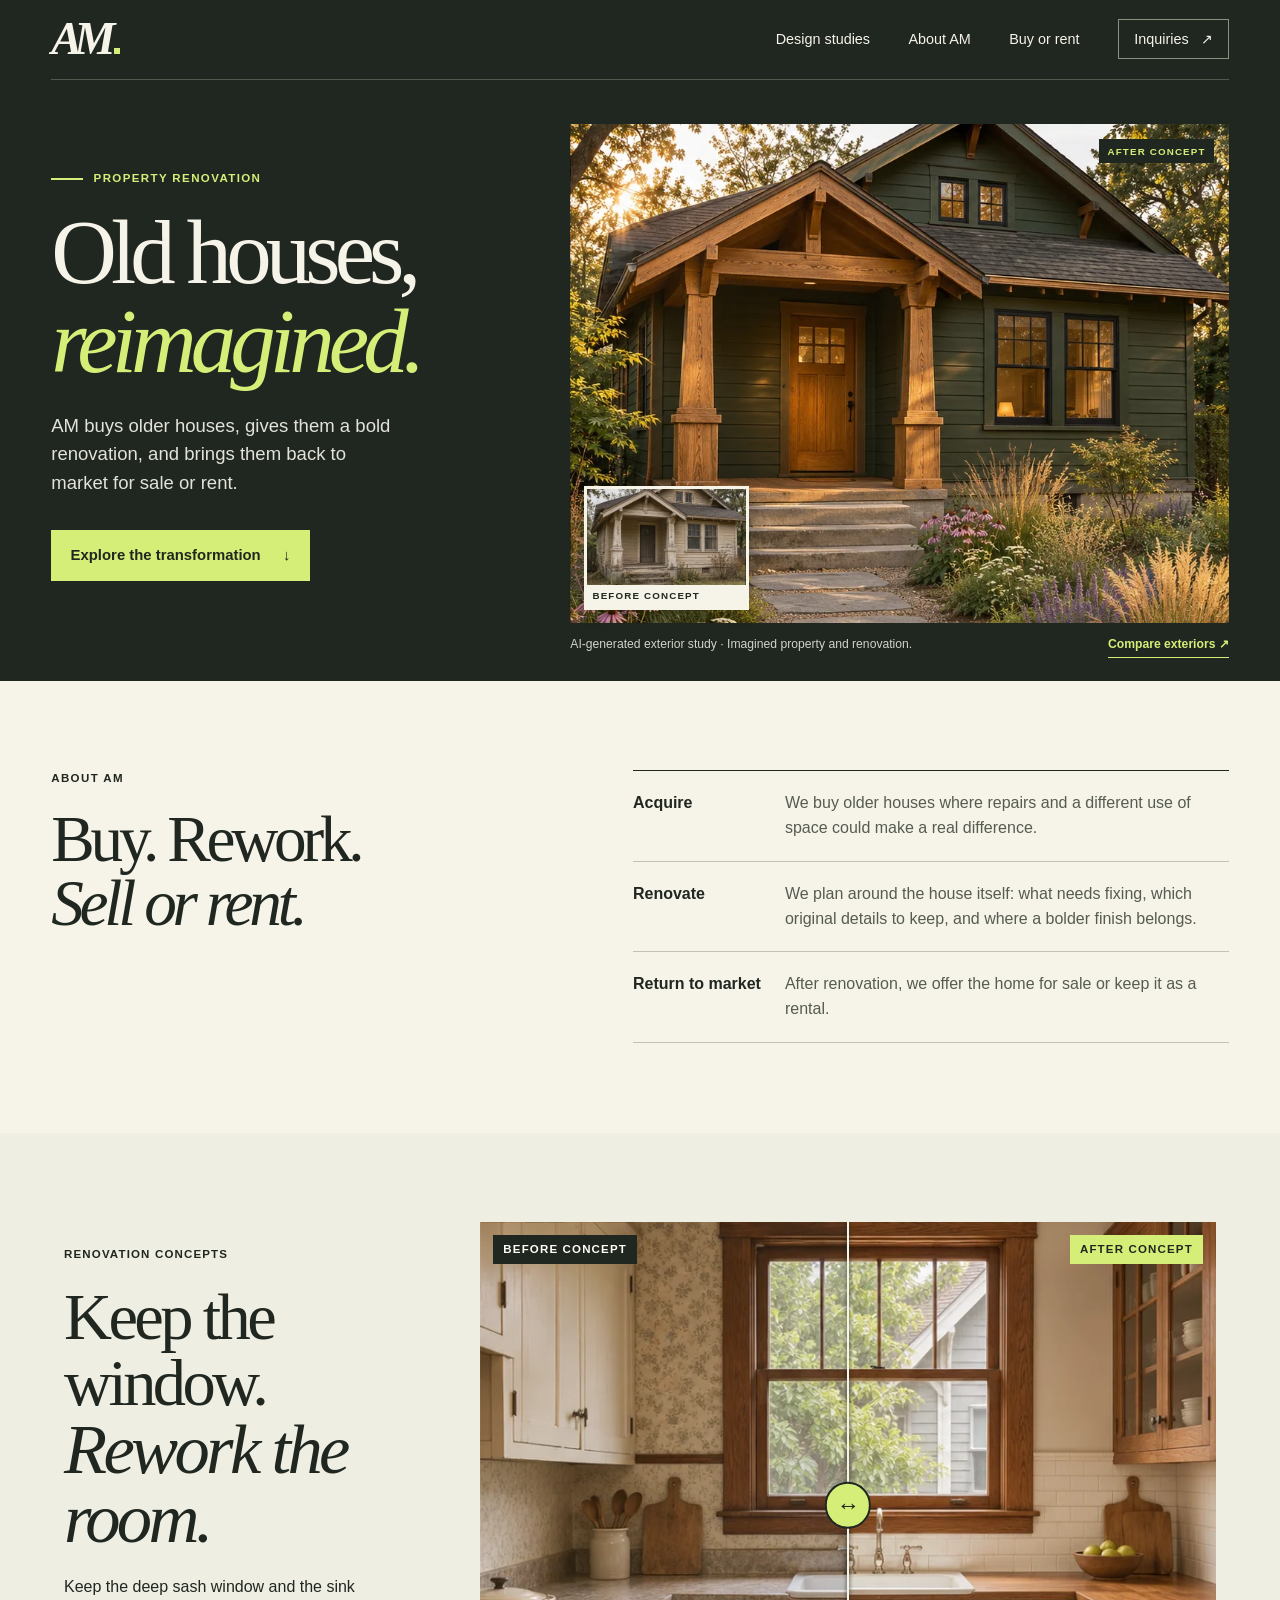
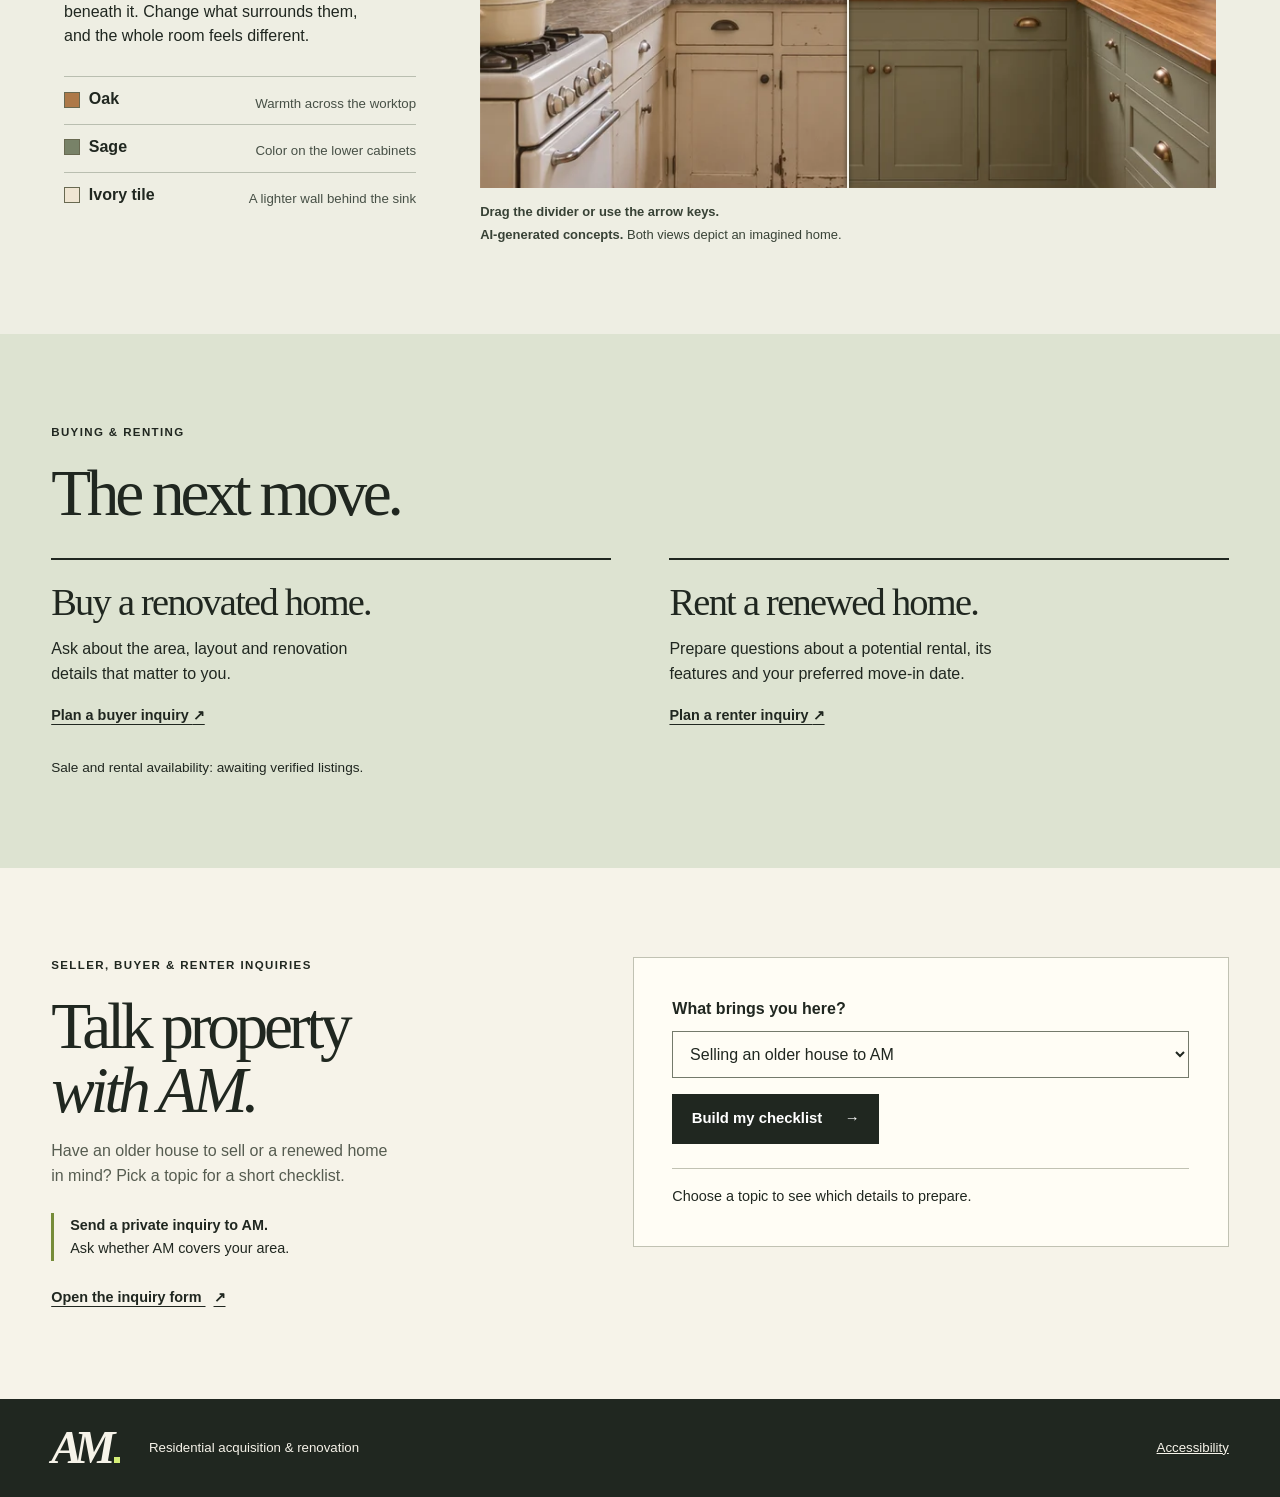
==== commit 7d5568b2: "Enable verified AM seller, buyer and renter inquiries" ====
--- a/index.html
+++ b/index.html
@@ -117,8 +117,8 @@
       <div><p class="eyebrow">Seller, buyer &amp; renter inquiries</p>
         <h2 id="inquiry-title">Talk property<br><em>with AM.</em></h2>
         <p class="measure">Have an older house to sell or a renewed home in mind? Pick a topic for a short checklist.</p>
-        <p class="notice"><strong>Contact is not live yet.</strong><br>AM’s service area and private inquiry destination are pending confirmation.</p>
-        <a class="text-link" href="inquiry/">Preview the inquiry form <span aria-hidden="true">↗</span></a>
+        <p class="notice"><strong>Send a private inquiry to AM.</strong><br>Ask whether AM covers your area.</p>
+        <a class="text-link" href="inquiry/">Open the inquiry form <span aria-hidden="true">↗</span></a>
       </div>
       <div class="planner">
         <label for="interest">What brings you here?</label>
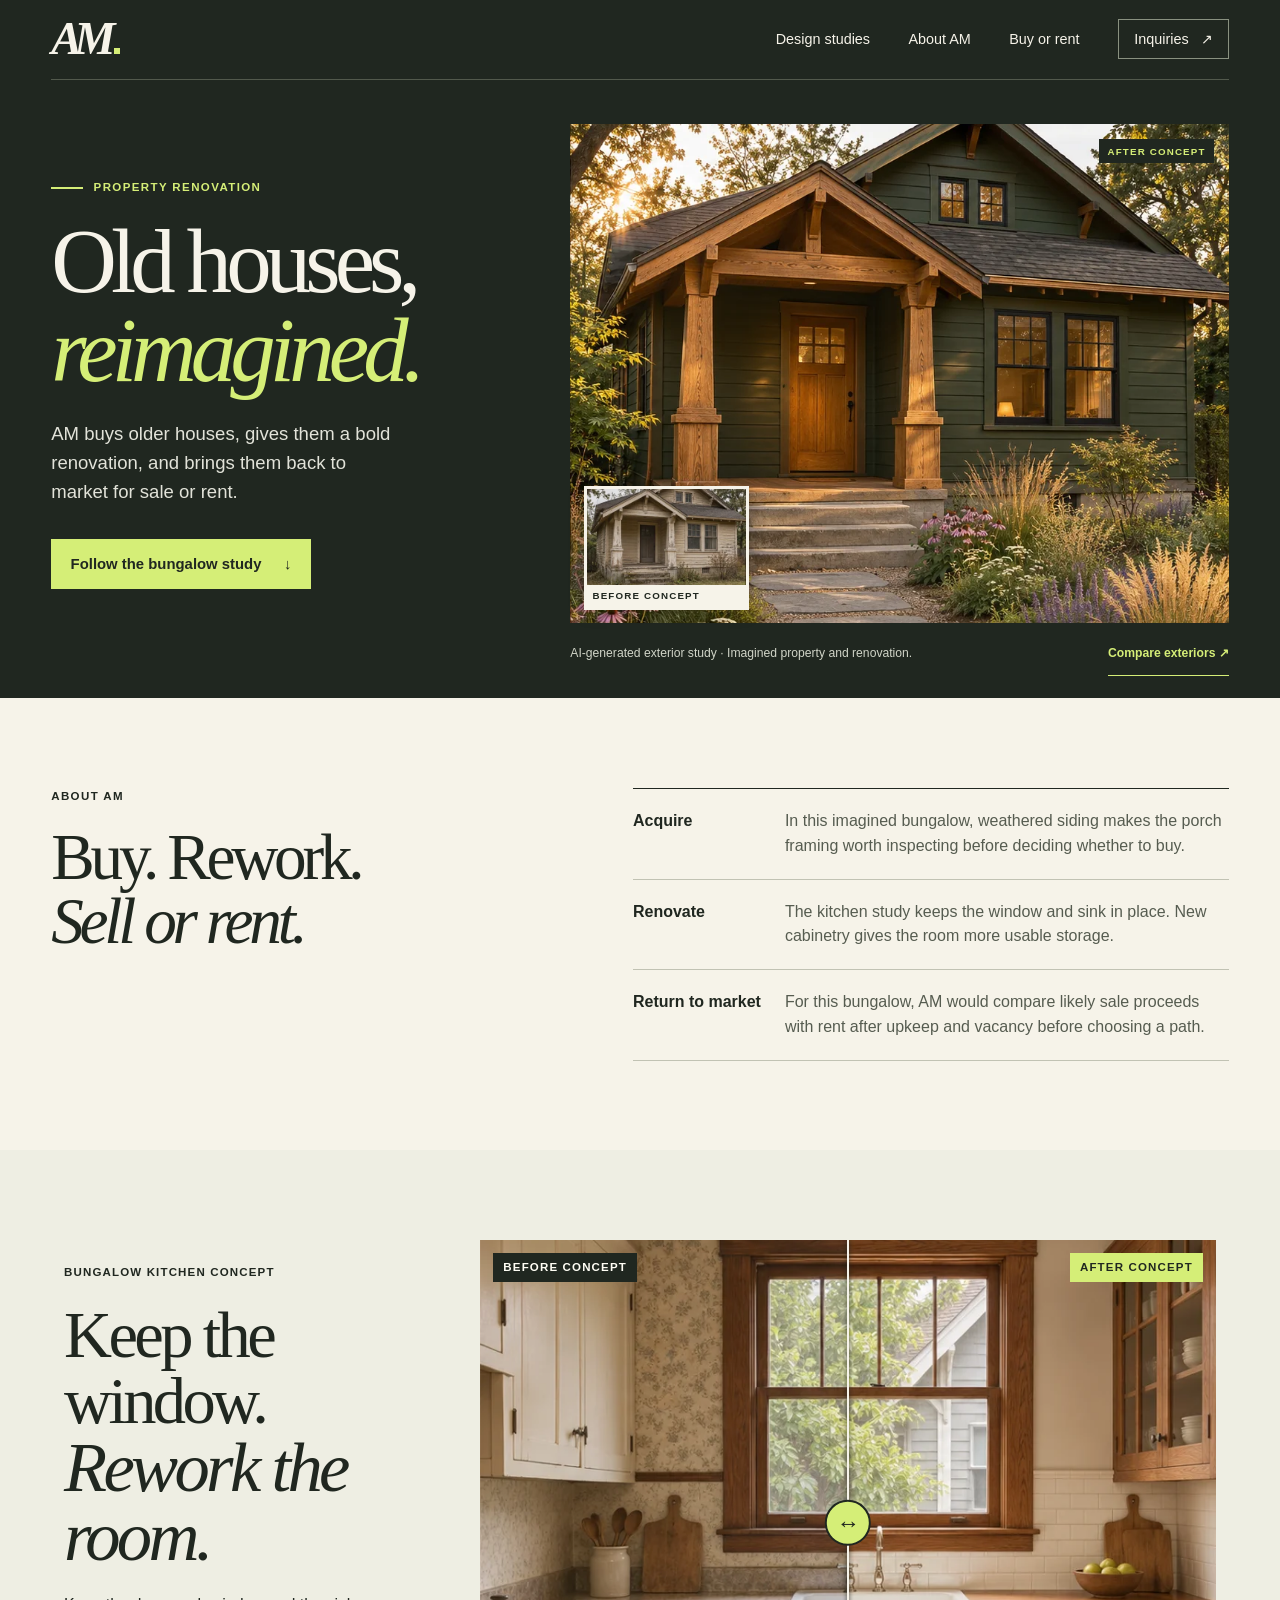
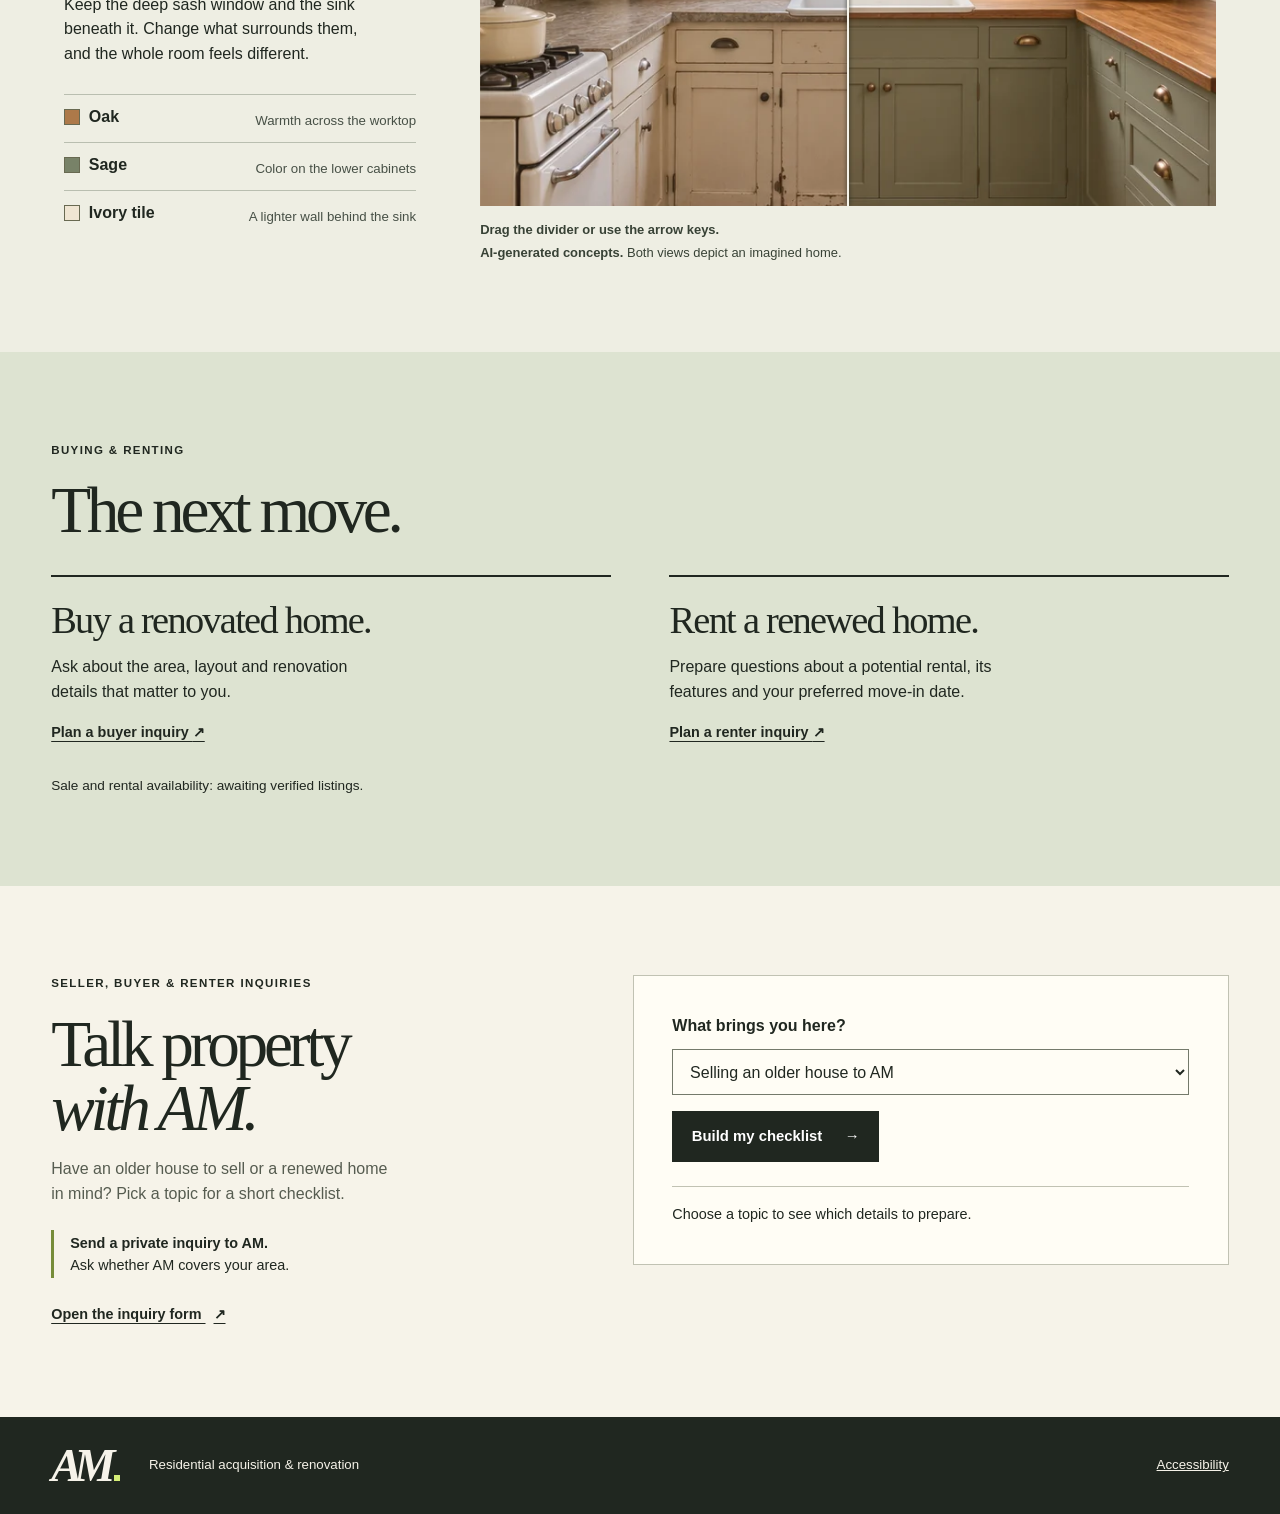
==== commit 651fcb11: "Publish reviewed AM bungalow walkthrough and mobile comparisons" ====
--- a/index.html
+++ b/index.html
@@ -31,13 +31,13 @@
           <p class="eyebrow"><span class="keyline" aria-hidden="true"></span> Property renovation</p>
           <h1 id="hero-title">Old houses,<br><em>reimagined.</em></h1>
           <p class="hero-lead">AM buys older houses, gives them a bold renovation, and brings them back to market for sale or rent.</p>
-          <a class="button button-lime" href="#gallery">Explore the transformation <span aria-hidden="true">↓</span></a>
+          <a class="button button-lime" href="#about">Follow the bungalow study <span aria-hidden="true">↓</span></a>
         </div>
         <figure class="hero-study">
           <div class="hero-art">
             <img class="after-img" src="assets/exterior-after.webp" alt="AI concept of a restored bungalow with a deep green exterior and a renewed porch." width="887" height="887" fetchpriority="high">
             <span class="photo-tab after-tab">After concept</span>
-            <div class="before-frame">
+            <div class="before-frame"><button class="thumb-trigger" type="button" aria-label="Compare bungalow exteriors" aria-haspopup="dialog" hidden></button>
               <img src="assets/exterior-before.webp" alt="AI concept of the same bungalow before renovation, with weathered siding." width="384" height="384">
               <span class="photo-tab">Before concept</span>
             </div>
@@ -65,22 +65,18 @@
         <h2 id="process-title">Buy. Rework.<br><em>Sell or rent.</em></h2>
       </div>
       <dl class="process-list">
-        <div><dt>Acquire</dt><dd>We buy older houses where repairs and a different use of space could make a real difference.</dd></div>
-        <div><dt>Renovate</dt><dd>We plan around the house itself: what needs fixing, which original details to keep, and where a bolder finish belongs.</dd></div>
-        <div><dt>Return to market</dt><dd>After renovation, we offer the home for sale or keep it as a rental.</dd></div>
+        <div><dt>Acquire</dt><dd>In this imagined bungalow, weathered siding makes the porch framing worth inspecting before deciding whether to buy.</dd></div>
+        <div><dt>Renovate</dt><dd>The kitchen study keeps the window and sink in place. New cabinetry gives the room more usable storage.</dd></div>
+        <div><dt>Return to market</dt><dd>For this bungalow, AM would compare likely sale proceeds with rent after upkeep and vacancy before choosing a path.</dd></div>
       </dl>
     </section>
 <section class="renovation-study" id="gallery" aria-labelledby="gallery-title">
   <div class="study-layout">
     <div class="study-copy">
-      <p class="study-kicker">Renovation concepts</p>
+      <p class="study-kicker">Bungalow kitchen concept</p>
       <h2 id="gallery-title">Keep the window.<br><em>Rework the room.</em></h2>
       <p class="study-intro">Keep the deep sash window and the sink beneath it. Change what surrounds them, and the whole room feels different.</p>
-      <dl class="study-palette">
-        <div><dt><i class="swatch swatch-oak" aria-hidden="true"></i>Oak</dt><dd>Warmth across the worktop</dd></div>
-        <div><dt><i class="swatch swatch-sage" aria-hidden="true"></i>Sage</dt><dd>Color on the lower cabinets</dd></div>
-        <div><dt><i class="swatch swatch-ivory" aria-hidden="true"></i>Ivory tile</dt><dd>A lighter wall behind the sink</dd></div>
-      </dl>
+
     </div>
     <figure class="kitchen-study">
       <div class="study-view">
@@ -100,6 +96,11 @@
         <span><strong>AI-generated concepts.</strong> Both views depict an imagined home.</span>
       </figcaption>
     </figure>
+      <dl class="study-palette">
+        <div><dt><i class="swatch swatch-oak" aria-hidden="true"></i>Oak</dt><dd>Warmth across the worktop</dd></div>
+        <div><dt><i class="swatch swatch-sage" aria-hidden="true"></i>Sage</dt><dd>Color on the lower cabinets</dd></div>
+        <div><dt><i class="swatch swatch-ivory" aria-hidden="true"></i>Ivory tile</dt><dd>A lighter wall behind the sink</dd></div>
+      </dl>
   </div>
 </section>
     <section class="paths-section" id="homes" aria-labelledby="homes-title">
--- a/styles.css
+++ b/styles.css
@@ -117,3 +117,6 @@
 .dialog-close { padding: .5rem 1rem; cursor: pointer; background: var(--ink); color: var(--white); border: 0; }
 .exterior-labels { background: var(--ink); color: var(--paper); padding: .4rem .75rem; font-weight: 700; font-size: .82rem; }
 .exterior-dialog figcaption { margin-top: .75rem; font-size: .85rem; }
+
+.thumb-trigger { position: absolute; inset: 0; z-index: 1; background: transparent; border: 0; cursor: pointer; }
+.expand-study { min-height: 44px; }
--- a/gallery.css
+++ b/gallery.css
@@ -133,3 +133,10 @@
 @media (max-width: 400px) {
   .study-label { font-size: .61rem; padding: .4rem; }
 }
+
+@media (min-width: 761px) {
+  .study-layout { row-gap: 0; }
+  .study-copy { align-self: end; }
+  .study-palette { grid-column: 1; grid-row: 2; align-self: start; }
+  .kitchen-study { grid-column: 2; grid-row: 1 / span 2; }
+}
